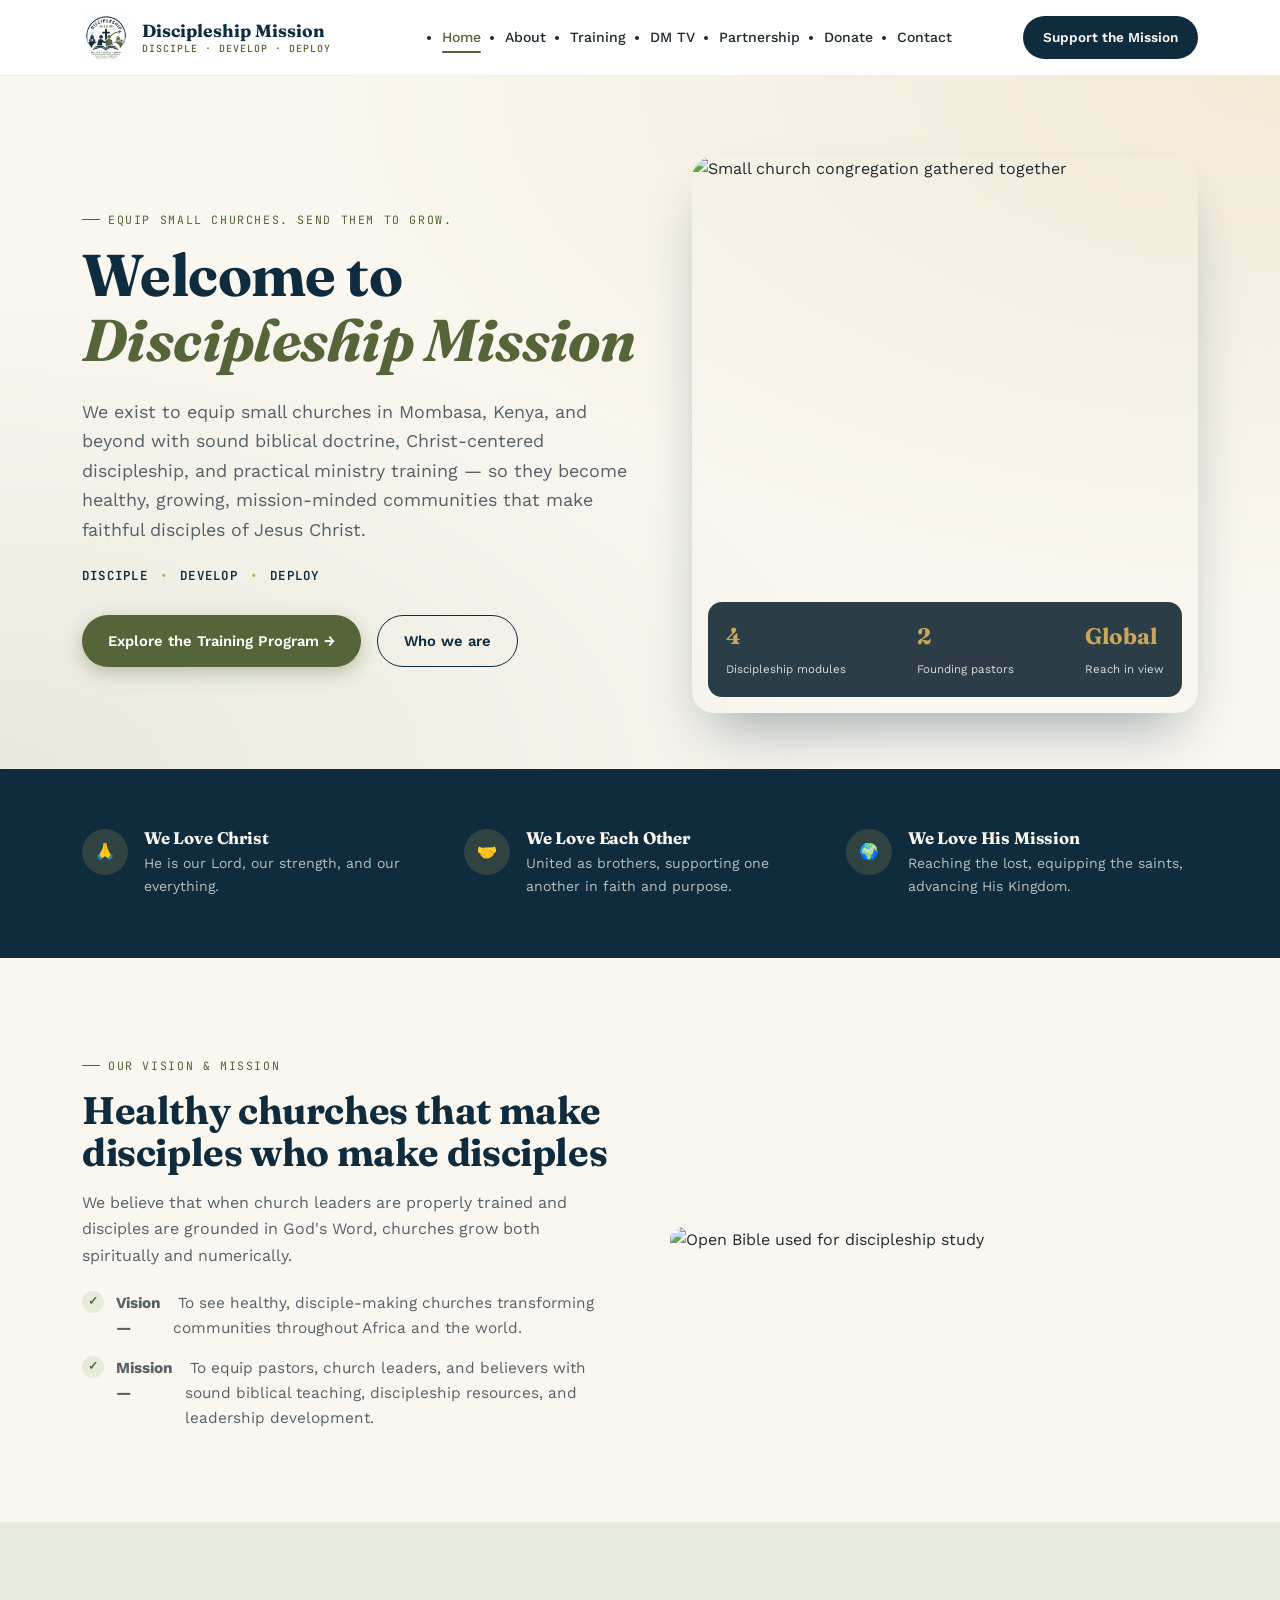
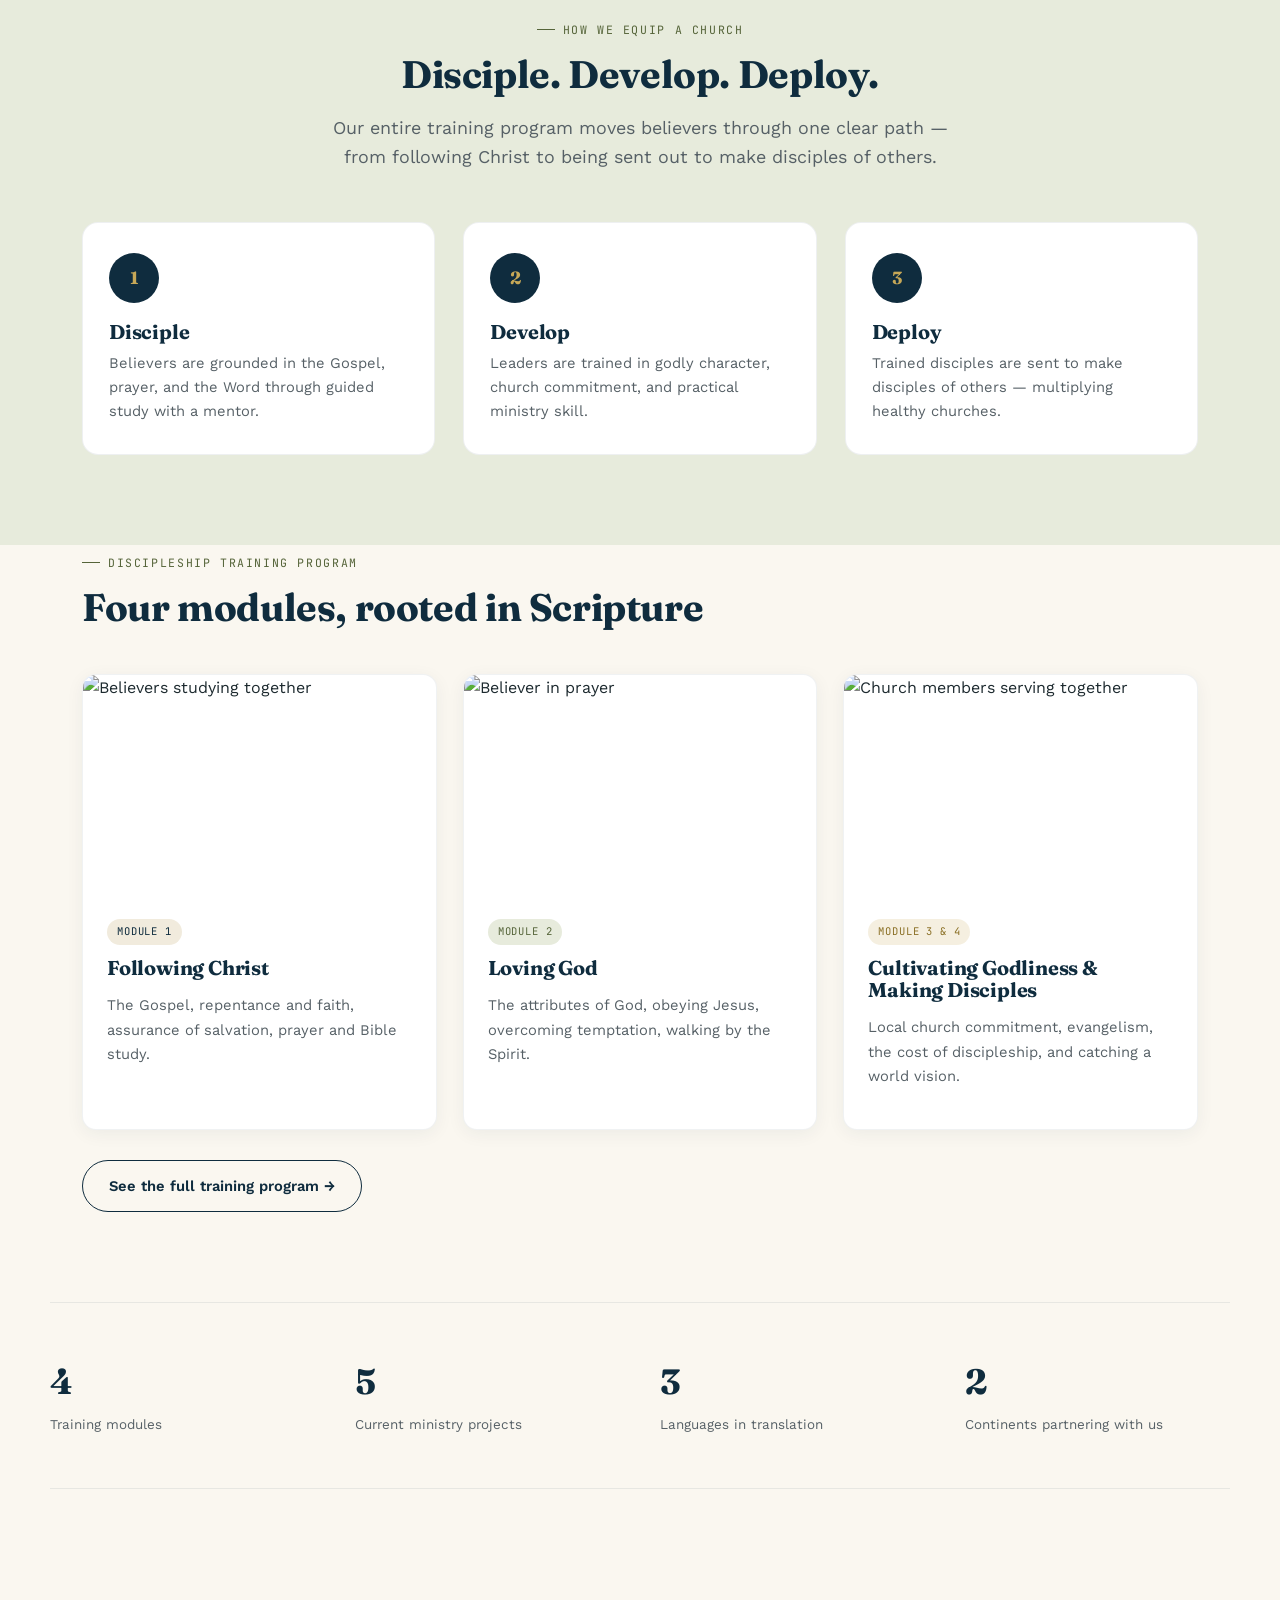
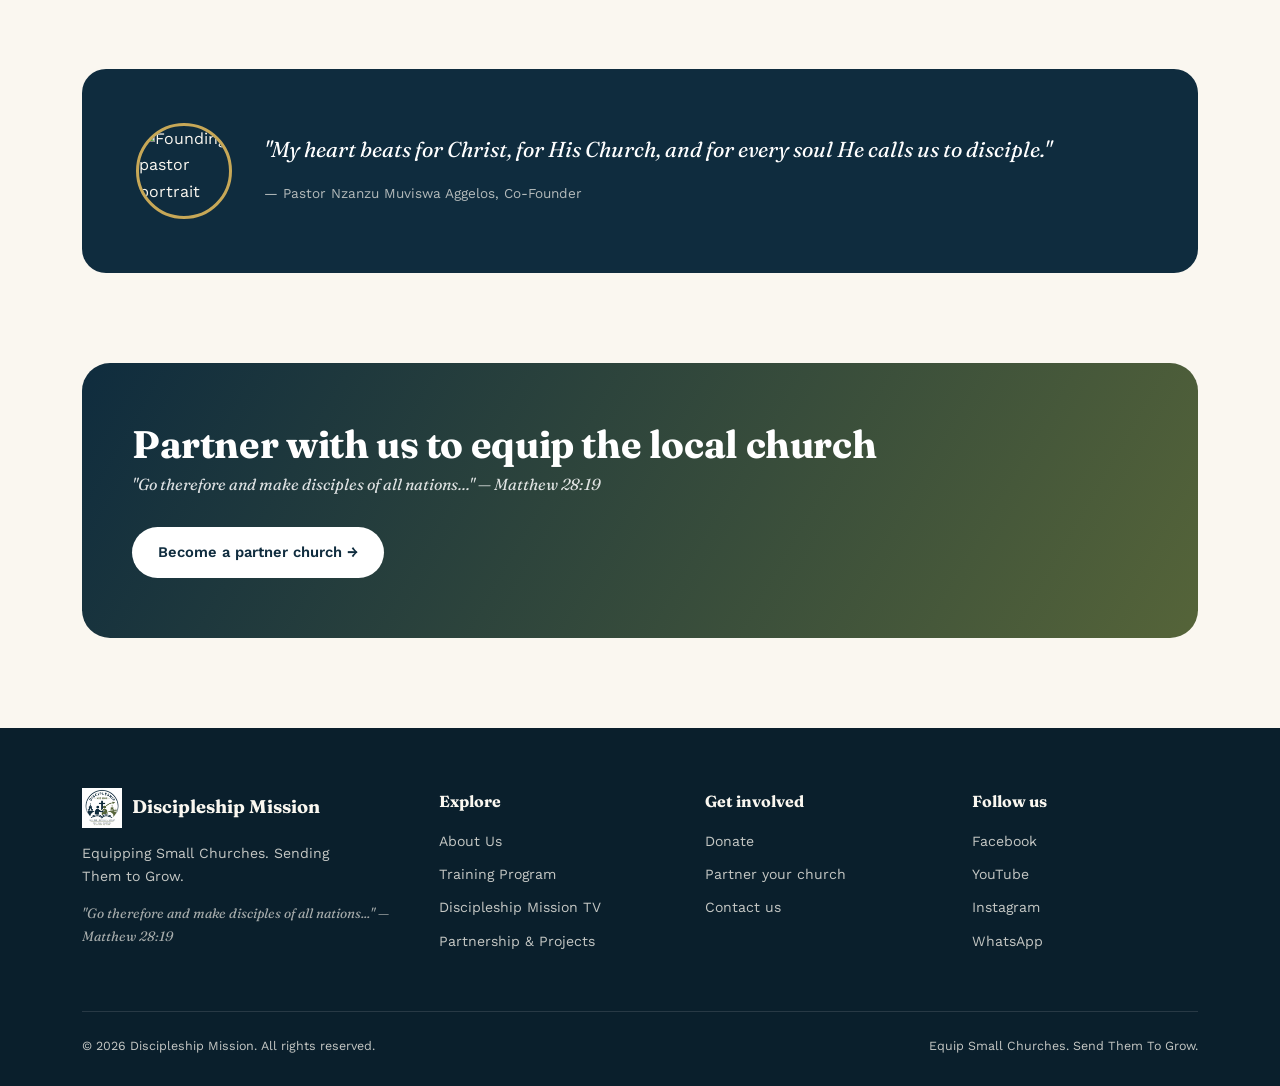
==== index.html @ 11230da8 "first commit" ====
<!DOCTYPE html>
<html lang="en">
<head>
<meta charset="UTF-8">
<meta name="viewport" content="width=device-width, initial-scale=1.0">
<title>Discipleship Mission</title>
<link rel="stylesheet" href="style.css">
</head>
<body>

<header class="site">
  <nav class="navbar">
    <a href="index.html" class="brand">
      <img src="assets/logo.jpeg" alt="Discipleship Mission logo">
      <span class="name">Discipleship Mission<small>Disciple · Develop · Deploy</small></span>
    </a>
    <ul class="navlinks" id="navlinks">
      <li><a href="index.html" class="active">Home</a></li>
      <li><a href="about.html">About</a></li>
      <li><a href="training.html">Training</a></li>
      <li><a href="tv.html">DM TV</a></li>
      <li><a href="partnership.html">Partnership</a></li>
      <li><a href="donate.html">Donate</a></li>
      <li><a href="contact.html">Contact</a></li>
    </ul>
    <a href="donate.html" class="nav-cta">Support the Mission</a>
    <button class="navtoggle" id="navtoggle" aria-label="Toggle menu">
      <svg viewBox="0 0 24 24" fill="none" stroke="#0F2C3E" stroke-width="2"><path d="M3 6h18M3 12h18M3 18h18" stroke-linecap="round"/></svg>
    </button>
  </nav>
</header>

<section class="hero">
  <div class="wrap hero-grid">
    <div>
      <span class="eyebrow">Equip small churches. Send them to grow.</span>
      <h1>Welcome to <em>Discipleship Mission</em></h1>
      <p class="lead">We exist to equip small churches in Mombasa, Kenya, and beyond with sound biblical doctrine, Christ-centered discipleship, and practical ministry training — so they become healthy, growing, mission-minded communities that make faithful disciples of Jesus Christ.</p>
      <div class="motto-row"><span>Disciple</span><span>Develop</span><span>Deploy</span></div>
      <div class="hero-actions">
        <a href="training.html" class="btn btn-primary">Explore the Training Program →</a>
        <a href="about.html" class="btn btn-outline">Who we are</a>
      </div>
    </div>
    <div class="hero-photo">
      <img src="https://images.unsplash.com/photo-1438232992991-995b7058bbb3?q=80&w=900&auto=format&fit=crop" alt="Small church congregation gathered together">
      <div class="hero-stat">
        <div><strong>4</strong><span>Discipleship modules</span></div>
        <div><strong>2</strong><span>Founding pastors</span></div>
        <div><strong>Global</strong><span>Reach in view</span></div>
      </div>
    </div>
  </div>
</section>

<section class="pillars">
  <div class="wrap pillar-grid">
    <div class="pillar">
      <div class="ico">🙏</div>
      <div><h3>We Love Christ</h3><p>He is our Lord, our strength, and our everything.</p></div>
    </div>
    <div class="pillar">
      <div class="ico">🤝</div>
      <div><h3>We Love Each Other</h3><p>United as brothers, supporting one another in faith and purpose.</p></div>
    </div>
    <div class="pillar">
      <div class="ico">🌍</div>
      <div><h3>We Love His Mission</h3><p>Reaching the lost, equipping the saints, advancing His Kingdom.</p></div>
    </div>
  </div>
</section>

<section>
  <div class="wrap two-col">
    <div>
      <span class="eyebrow">Our vision &amp; mission</span>
      <h2>Healthy churches that make disciples who make disciples</h2>
      <p style="color:var(--ink-soft);margin-bottom:22px;">We believe that when church leaders are properly trained and disciples are grounded in God's Word, churches grow both spiritually and numerically.</p>
      <ul class="check-list">
        <li><strong>Vision —</strong>&nbsp;To see healthy, disciple-making churches transforming communities throughout Africa and the world.</li>
        <li><strong>Mission —</strong>&nbsp;To equip pastors, church leaders, and believers with sound biblical teaching, discipleship resources, and leadership development.</li>
      </ul>
    </div>
    <div class="img-round">
      <img src="https://images.unsplash.com/photo-1544535830-9ee98aef76f0?q=80&w=900&auto=format&fit=crop" alt="Open Bible used for discipleship study">
    </div>
  </div>
</section>

<section class="journey">
  <div class="wrap">
    <div class="section-head center">
      <span class="eyebrow">How we equip a church</span>
      <h2>Disciple. Develop. Deploy.</h2>
      <p class="lead center">Our entire training program moves believers through one clear path — from following Christ to being sent out to make disciples of others.</p>
    </div>
    <div class="journey-steps">
      <div class="journey-step">
        <div class="journey-node">1</div>
        <h3>Disciple</h3>
        <p>Believers are grounded in the Gospel, prayer, and the Word through guided study with a mentor.</p>
      </div>
      <div class="journey-step">
        <div class="journey-node">2</div>
        <h3>Develop</h3>
        <p>Leaders are trained in godly character, church commitment, and practical ministry skill.</p>
      </div>
      <div class="journey-step">
        <div class="journey-node">3</div>
        <h3>Deploy</h3>
        <p>Trained disciples are sent to make disciples of others — multiplying healthy churches.</p>
      </div>
    </div>
  </div>
</section>

<section style="padding-top:0;">
  <div class="wrap">
    <div class="section-head">
      <span class="eyebrow">Discipleship Training Program</span>
      <h2>Four modules, rooted in Scripture</h2>
    </div>
    <div class="card-grid">
      <div class="card">
        <div class="card-photo"><img src="https://images.unsplash.com/photo-1529070538774-1843cb3265df?q=80&w=700&auto=format&fit=crop" alt="Believers studying together"></div>
        <div class="card-body">
          <span class="tag">Module 1</span>
          <h3>Following Christ</h3>
          <p style="color:var(--ink-soft);font-size:.92rem;">The Gospel, repentance and faith, assurance of salvation, prayer and Bible study.</p>
        </div>
      </div>
      <div class="card">
        <div class="card-photo"><img src="https://images.unsplash.com/photo-1542810634-71277d95dcbb?q=80&w=700&auto=format&fit=crop" alt="Believer in prayer"></div>
        <div class="card-body">
          <span class="tag olive">Module 2</span>
          <h3>Loving God</h3>
          <p style="color:var(--ink-soft);font-size:.92rem;">The attributes of God, obeying Jesus, overcoming temptation, walking by the Spirit.</p>
        </div>
      </div>
      <div class="card">
        <div class="card-photo"><img src="https://images.unsplash.com/photo-1531206715517-5c0ba140b2b8?q=80&w=700&auto=format&fit=crop" alt="Church members serving together"></div>
        <div class="card-body">
          <span class="tag gold">Module 3 &amp; 4</span>
          <h3>Cultivating Godliness &amp; Making Disciples</h3>
          <p style="color:var(--ink-soft);font-size:.92rem;">Local church commitment, evangelism, the cost of discipleship, and catching a world vision.</p>
        </div>
      </div>
    </div>
    <div style="margin-top:30px;"><a href="training.html" class="btn btn-outline">See the full training program →</a></div>
  </div>
</section>

<section style="padding-top:0;">
  <div class="wrap stats">
    <div class="stat"><strong>4</strong><span>Training modules</span></div>
    <div class="stat"><strong>5</strong><span>Current ministry projects</span></div>
    <div class="stat"><strong>3</strong><span>Languages in translation</span></div>
    <div class="stat"><strong>2</strong><span>Continents partnering with us</span></div>
  </div>
</section>

<section>
  <div class="wrap">
    <div class="quote-block">
      <div class="quote-photo"><img src="https://images.unsplash.com/photo-1607990281513-2c110a25bd8c?q=80&w=300&auto=format&fit=crop" alt="Founding pastor portrait"></div>
      <div>
        <blockquote class="verse">"My heart beats for Christ, for His Church, and for every soul He calls us to disciple."</blockquote>
        <cite>— Pastor Nzanzu Muviswa Aggelos, Co-Founder</cite>
      </div>
    </div>
  </div>
</section>

<section style="padding-top:0;">
  <div class="wrap">
    <div class="cta-band">
      <div>
        <h2>Partner with us to equip the local church</h2>
        <p class="verse" style="color:rgba(255,255,255,.85);font-size:1rem;">"Go therefore and make disciples of all nations..." — Matthew 28:19</p>
      </div>
      <a href="partnership.html" class="btn btn-light">Become a partner church →</a>
    </div>
  </div>
</section>

<footer class="site">
  <div class="wrap">
    <div class="footer-grid">
      <div>
        <div class="footer-brand"><img src="assets/logo.jpeg" alt="Discipleship Mission logo"><strong>Discipleship Mission</strong></div>
        <p style="max-width:32ch;font-size:.88rem;">Equipping Small Churches. Sending Them to Grow.</p>
        <p class="footer-verse">"Go therefore and make disciples of all nations..." — Matthew 28:19</p>
      </div>
      <div>
        <h4>Explore</h4>
        <ul><li><a href="about.html">About Us</a></li><li><a href="training.html">Training Program</a></li><li><a href="tv.html">Discipleship Mission TV</a></li><li><a href="partnership.html">Partnership &amp; Projects</a></li></ul>
      </div>
      <div>
        <h4>Get involved</h4>
        <ul><li><a href="donate.html">Donate</a></li><li><a href="partnership.html">Partner your church</a></li><li><a href="contact.html">Contact us</a></li></ul>
      </div>
      <div>
        <h4>Follow us</h4>
        <ul><li>Facebook</li><li>YouTube</li><li>Instagram</li><li>WhatsApp</li></ul>
      </div>
    </div>
    <div class="footer-bottom">
      <span>© 2026 Discipleship Mission. All rights reserved.</span>
      <span>Equip Small Churches. Send Them To Grow.</span>
    </div>
  </div>
</footer>

<script>
  document.getElementById('navtoggle').addEventListener('click', () => document.getElementById('navlinks').classList.toggle('open'));
</script>
</body>
</html>
---- style.css ----
/* ============================================================
   DISCIPLESHIP MISSION — Brand Stylesheet
   Navy + Olive, drawn from the official logo.
   Disciple . Develop . Deploy
   ============================================================ */

@import url('https://fonts.googleapis.com/css2?family=Fraunces:ital,opsz,wght@0,9..144,400;0,9..144,600;0,9..144,700;0,9..144,900;1,9..144,500;1,9..144,600&family=Work+Sans:wght@400;500;600;700&family=JetBrains+Mono:wght@500&display=swap');

:root{
  --navy:#0F2C3E;
  --navy-deep:#0A1F2C;
  --olive:#556439;
  --olive-light:#7C8E55;
  --olive-pale:#E7EBDC;
  --gold:#C7A857;
  --cream:#FAF7F0;
  --cream2:#F1EBDD;
  --ink:#1D2A2F;
  --ink-soft:#566066;
  --white:#FFFFFF;

  --display:'Fraunces', serif;
  --body:'Work Sans', sans-serif;
  --mono:'JetBrains Mono', monospace;

  --radius:14px;
  --max:1180px;
}

*{box-sizing:border-box;}
html{scroll-behavior:smooth;}
body{
  margin:0;
  background:var(--cream);
  color:var(--ink);
  font-family:var(--body);
  line-height:1.65;
  -webkit-font-smoothing:antialiased;
}
img{max-width:100%;display:block;}
a{color:inherit;text-decoration:none;}
.wrap{max-width:var(--max);margin:0 auto;padding:0 32px;}

@media (prefers-reduced-motion: reduce){
  *{animation:none !important; transition:none !important;}
}

/* ---------- Typography ---------- */
h1,h2,h3{
  font-family:var(--display);
  font-weight:700;
  line-height:1.1;
  margin:0 0 .4em;
  letter-spacing:-.01em;
  color:var(--navy);
}
h1{font-size:clamp(2.4rem,4.6vw,4rem);}
h2{font-size:clamp(1.8rem,3vw,2.5rem);}
h3{font-size:1.25rem;}
em{font-style:italic;color:var(--olive);font-family:var(--display);}
.eyebrow{
  font-family:var(--mono);
  font-size:.72rem;
  letter-spacing:.14em;
  text-transform:uppercase;
  color:var(--olive);
  display:inline-flex;
  align-items:center;
  gap:8px;
  margin-bottom:14px;
}
.eyebrow::before{content:'';width:18px;height:1px;background:var(--olive);}
p.lead{font-size:1.12rem;color:var(--ink-soft);max-width:60ch;}
.verse{
  font-family:var(--display);font-style:italic;font-size:1.1rem;color:var(--navy);
}

/* ---------- Nav ---------- */
header.site{
  position:sticky;top:0;z-index:50;
  background: #fff;
  backdrop-filter:blur(8px);
  border-bottom:1px solid rgba(15,44,62,.08);
}
.navbar{
  display:flex;align-items:center;justify-content:space-between;
  padding:12px 32px;max-width:var(--max);margin:0 auto;
  text-decoration: none;
}
.brand{display:flex;align-items:center;gap:12px;}
.brand img{width:48px;height:48px;object-fit:contain;flex:none;}
.brand .name{font-family:var(--display);font-weight:700;font-size:1.1rem;color:var(--navy);line-height:1.15;}
.brand .name small{display:block;font-family:var(--mono);font-size:.62rem;letter-spacing:.1em;color:var(--olive);font-weight:500;text-transform:uppercase;margin-top:2px;}
.navlinks{display:flex;gap:24px;font-size:.88rem;font-weight:500;align-items:center;flex-wrap:wrap;}
.navlinks a{position:relative;padding:6px 0;color:var(--ink);white-space:nowrap; text-decoration: none;}
.navlinks a.active,.navlinks a:hover{color:var(--olive);}
.navlinks a.active::after{content:'';position:absolute;left:0;right:0;bottom:-2px;height:2px;background:var(--olive);border-radius:2px;}
.nav-cta{
  background:var(--navy);color:var(--cream);
  padding:10px 20px;border-radius:30px;font-weight:600;font-size:.85rem;
  transition:background .2s;white-space:nowrap;
}
.nav-cta:hover{background:var(--olive);}
.navtoggle{display:none;}

@media (max-width:1020px){
  .navlinks{position:fixed;inset:64px 0 0 0;background:var(--cream);flex-direction:column;align-items:flex-start;padding:30px 32px;gap:20px;font-size:1.05rem;transform:translateX(100%);transition:transform .3s;overflow-y:auto;}
  .navlinks.open{transform:translateX(0);}
  .navtoggle{display:block;background:none;border:none;cursor:pointer;}
  .navtoggle svg{width:26px;height:26px;}
  .nav-cta{display:none;}
}

/* ---------- Buttons ---------- */
.btn{
  display:inline-flex;align-items:center;gap:8px;
  padding:13px 26px;border-radius:30px;font-weight:600;font-size:.92rem;
  border:none;cursor:pointer;transition:transform .18s, box-shadow .18s;
}
.btn:hover{transform:translateY(-2px);}
.btn-primary{background:var(--olive);color:#fff;box-shadow:0 6px 18px rgba(85,100,57,.32);}
.btn-primary:hover{box-shadow:0 10px 22px rgba(85,100,57,.42);}
.btn-outline{background:transparent;border:1.5px solid var(--navy);color:var(--navy);}
.btn-outline:hover{background:var(--navy);color:#fff;}
.btn-light{background:#fff;color:var(--navy);}
.btn-gold{background:var(--gold);color:var(--navy-deep);}

/* ---------- Hero ---------- */
.hero{
  position:relative;overflow:hidden;
  padding:80px 0 56px;
  background:
    radial-gradient(ellipse at top right, rgba(199,168,87,.16), transparent 55%),
    radial-gradient(ellipse at bottom left, rgba(85,100,57,.10), transparent 50%),
    var(--cream);
}
.hero-grid{display:grid;grid-template-columns:1.05fr .95fr;gap:50px;align-items:center;}
.hero-photo{
  border-radius:22px;overflow:hidden;aspect-ratio:4/4.4;position:relative;
  box-shadow:0 30px 60px -20px rgba(15,44,62,.4);
}
.hero-photo img{width:100%;height:100%;object-fit:cover;}
.hero-stat{
  position:absolute;bottom:16px;left:16px;right:16px;
  background:rgba(10,31,44,.86);backdrop-filter:blur(6px);
  color:var(--cream);padding:16px 18px;border-radius:14px;
  display:flex;justify-content:space-between;gap:10px;
}
.hero-stat strong{display:block;font-family:var(--display);font-size:1.4rem;color:var(--gold);}
.hero-stat span{font-size:.72rem;opacity:.85;}
.hero-actions{display:flex;gap:16px;margin-top:28px;flex-wrap:wrap;}
.motto-row{display:flex;gap:0;align-items:center;margin:22px 0;font-family:var(--mono);font-size:.78rem;letter-spacing:.1em;text-transform:uppercase;color:var(--navy);font-weight:600;}
.motto-row span:not(:last-child)::after{content:'•';margin:0 12px;color:var(--gold);}

@media (max-width:900px){
  .hero-grid{grid-template-columns:1fr;}
  .hero-photo{order:-1;aspect-ratio:16/10;}
}

/* ---------- Pillars band (Christ / Each Other / Mission) ---------- */
.pillars{padding:60px 0;background:var(--navy);color:var(--cream);}
.pillar-grid{display:grid;grid-template-columns:repeat(3,1fr);gap:30px;}
.pillar{display:flex;gap:16px;align-items:flex-start;}
.pillar .ico{width:46px;height:46px;border-radius:50%;background:rgba(199,168,87,.18);display:flex;align-items:center;justify-content:center;flex:none;}
.pillar h3{color:var(--cream);font-size:1.05rem;margin-bottom:4px;}
.pillar p{margin:0;font-size:.88rem;color:rgba(250,247,240,.72);}
@media (max-width:760px){.pillar-grid{grid-template-columns:1fr;}}

/* ---------- Process / Motto path ---------- */
.journey{padding:90px 0;background:var(--olive-pale);position:relative;overflow:hidden;}
.journey h2{color:var(--navy);}
.journey-steps{display:grid;grid-template-columns:repeat(3,1fr);gap:28px;margin-top:50px;}
.journey-step{background:#fff;border-radius:16px;padding:30px 26px;border:1px solid rgba(15,44,62,.07);}
.journey-node{
  width:50px;height:50px;border-radius:50%;
  background:var(--navy);color:var(--gold);
  display:flex;align-items:center;justify-content:center;
  font-family:var(--display);font-weight:700;font-size:1.1rem;
  margin-bottom:18px;
}
.journey-step h3{margin-bottom:8px;}
.journey-step p{color:var(--ink-soft);font-size:.92rem;margin:0;}
@media (max-width:760px){.journey-steps{grid-template-columns:1fr;}}

/* ---------- Generic sections ---------- */
section{padding:90px 0;}
.section-head{max-width:680px;margin-bottom:46px;}
.center{text-align:center;margin-left:auto;margin-right:auto;}

.card-grid{display:grid;grid-template-columns:repeat(3,1fr);gap:26px;}
@media (max-width:900px){.card-grid{grid-template-columns:1fr 1fr;}}
@media (max-width:620px){.card-grid{grid-template-columns:1fr;}}

.card{
  background:#fff;border-radius:var(--radius);overflow:hidden;
  box-shadow:0 4px 18px rgba(15,44,62,.06);
  border:1px solid rgba(15,44,62,.06);
  transition:transform .2s, box-shadow .2s;
}
.card:hover{transform:translateY(-4px);box-shadow:0 16px 30px rgba(15,44,62,.1);}
.card-photo{aspect-ratio:16/10;overflow:hidden;}
.card-photo img{width:100%;height:100%;object-fit:cover;}
.card-body{padding:22px 24px 26px;}
.tag{
  display:inline-block;font-family:var(--mono);font-size:.66rem;letter-spacing:.08em;
  text-transform:uppercase;background:var(--cream2);color:var(--navy);
  padding:4px 10px;border-radius:20px;margin-bottom:12px;
}
.tag.olive{background:var(--olive-pale);color:var(--olive);}
.tag.gold{background:rgba(199,168,87,.18);color:#8a6f24;}

/* module / list cards */
.module-card{background:#fff;border-radius:16px;padding:30px;border:1px solid rgba(15,44,62,.07);height:100%;}
.module-card .module-num{font-family:var(--mono);font-size:.72rem;color:var(--gold);letter-spacing:.1em;text-transform:uppercase;margin-bottom:8px;display:block;}
.module-card ul{margin:14px 0 0;padding-left:18px;color:var(--ink-soft);font-size:.92rem;}
.module-card ul li{margin-bottom:6px;}

/* ---------- Stats strip ---------- */
.stats{display:flex;flex-wrap:wrap;gap:40px;padding:50px 0;border-top:1px solid rgba(15,44,62,.08);border-bottom:1px solid rgba(15,44,62,.08);}
.stat{flex:1;min-width:140px;}
.stat strong{display:block;font-family:var(--display);font-size:2.2rem;color:var(--navy);}
.stat span{font-size:.84rem;color:var(--ink-soft);}

/* ---------- Quote / testimonial ---------- */
.quote-block{
  background:var(--navy);color:var(--cream);border-radius:24px;padding:54px;
  display:grid;grid-template-columns:auto 1fr;gap:32px;align-items:center;
}
.quote-photo{width:96px;height:96px;border-radius:50%;overflow:hidden;flex:none;border:3px solid var(--gold);}
.quote-photo img{width:100%;height:100%;object-fit:cover;}
.quote-block blockquote{font-family:var(--display);font-size:1.35rem;font-style:italic;margin:0 0 14px;color:#fff;line-height:1.4;}
.quote-block cite{font-style:normal;font-size:.85rem;color:rgba(250,247,240,.7);}
@media (max-width:640px){.quote-block{grid-template-columns:1fr;text-align:center;padding:36px 26px;}.quote-photo{margin:0 auto;}}

/* ---------- CTA band ---------- */
.cta-band{
  background:linear-gradient(120deg,var(--navy),var(--olive));
  border-radius:28px;padding:60px 50px;color:#fff;
  display:flex;justify-content:space-between;align-items:center;gap:30px;flex-wrap:wrap;
}
.cta-band h2{color:#fff;margin-bottom:6px;}
.cta-band p{color:rgba(255,255,255,.88);margin:0;}

/* ---------- Footer ---------- */
footer.site{background:var(--navy-deep);color:rgba(250,247,240,.78);padding:60px 0 30px;margin-top:0;}
.footer-grid{display:grid;grid-template-columns:1.4fr 1fr 1fr 1fr;gap:40px;}
.footer-grid h4{color:var(--cream);font-family:var(--display);font-size:1rem;margin:0 0 16px;}
.footer-grid ul{list-style:none;padding:0;margin:0;display:flex;flex-direction:column;gap:10px;font-size:.88rem;}
.footer-grid a:hover{color:var(--gold);}
.footer-brand{display:flex;align-items:center;gap:10px;margin-bottom:14px;}
.footer-brand img{width:40px;height:40px;object-fit:contain;}
.footer-brand strong{font-family:var(--display);font-weight:700;font-size:1.15rem;color:var(--cream);}
.footer-verse{font-family:var(--display);font-style:italic;color:rgba(250,247,240,.65);font-size:.85rem;margin-top:14px;}
.footer-bottom{
  margin-top:50px;padding-top:24px;border-top:1px solid rgba(250,247,240,.12);
  display:flex;justify-content:space-between;font-size:.78rem;flex-wrap:wrap;gap:10px;
}
@media (max-width:800px){.footer-grid{grid-template-columns:1fr 1fr;}}

/* ---------- Forms ---------- */
.field{margin-bottom:20px;}
.field label{display:block;font-size:.85rem;font-weight:600;margin-bottom:7px;color:var(--navy);}
.field input,.field textarea,.field select{
  width:100%;padding:13px 16px;border-radius:10px;border:1.5px solid rgba(15,44,62,.15);
  font-family:var(--body);font-size:.95rem;background:#fff;color:var(--ink);
}
.field input:focus,.field textarea:focus,.field select:focus{outline:2px solid var(--olive);outline-offset:1px;border-color:var(--olive);}
.field textarea{resize:vertical;min-height:120px;}

/* ---------- Misc ---------- */
.two-col{display:grid;grid-template-columns:1fr 1fr;gap:60px;align-items:center;}
@media (max-width:880px){.two-col{grid-template-columns:1fr;gap:36px;}}
.img-round{border-radius:20px;overflow:hidden;}
.value-list{list-style:none;padding:0;margin:0;display:grid;gap:20px;}
.value-list li{display:flex;gap:16px;align-items:flex-start;}
.value-list .num{font-family:var(--mono);color:var(--olive);font-size:.85rem;padding-top:4px;}
.check-list{list-style:none;padding:0;margin:0;display:grid;gap:14px;}
.check-list li{display:flex;gap:12px;align-items:flex-start;font-size:.96rem;color:var(--ink-soft);}
.check-list li::before{content:'✓';color:var(--olive);font-weight:700;flex:none;background:var(--olive-pale);width:22px;height:22px;border-radius:50%;display:flex;align-items:center;justify-content:center;font-size:.75rem;}

.founder-card{background:#fff;border-radius:18px;overflow:hidden;border:1px solid rgba(15,44,62,.07);}
.founder-photo{aspect-ratio:1/1;overflow:hidden;}
.founder-photo img{width:100%;height:100%;object-fit:cover;}
.founder-body{padding:26px;}
.founder-body .role{font-family:var(--display);font-style:italic;color:var(--olive);font-size:.9rem;}
.founder-body h3{margin-bottom:10px;font-size:1.3rem;}
.founder-meta{font-size:.85rem;color:var(--ink-soft);display:grid;gap:6px;margin-bottom:14px;}
.founder-quote{font-family:var(--display);font-style:italic;color:var(--navy);font-size:.95rem;border-left:3px solid var(--gold);padding-left:14px;}

.donate-grid{display:grid;grid-template-columns:repeat(3,1fr);gap:24px;}
@media (max-width:820px){.donate-grid{grid-template-columns:1fr 1fr;}}
@media (max-width:560px){.donate-grid{grid-template-columns:1fr;}}
.donate-card{background:#fff;border-radius:16px;padding:28px;text-align:center;border:2px solid transparent;transition:border-color .2s;}
.donate-card:hover{border-color:var(--olive);}
.donate-card .ico{width:54px;height:54px;border-radius:50%;background:var(--olive-pale);display:flex;align-items:center;justify-content:center;margin:0 auto 16px;font-size:1.4rem;}

.platform-card{background:#fff;border-radius:16px;padding:26px;border:1px solid rgba(15,44,62,.07);}
.platform-card .ico{width:42px;height:42px;border-radius:10px;background:var(--olive-pale);display:flex;align-items:center;justify-content:center;margin-bottom:14px;font-size:1.2rem;}
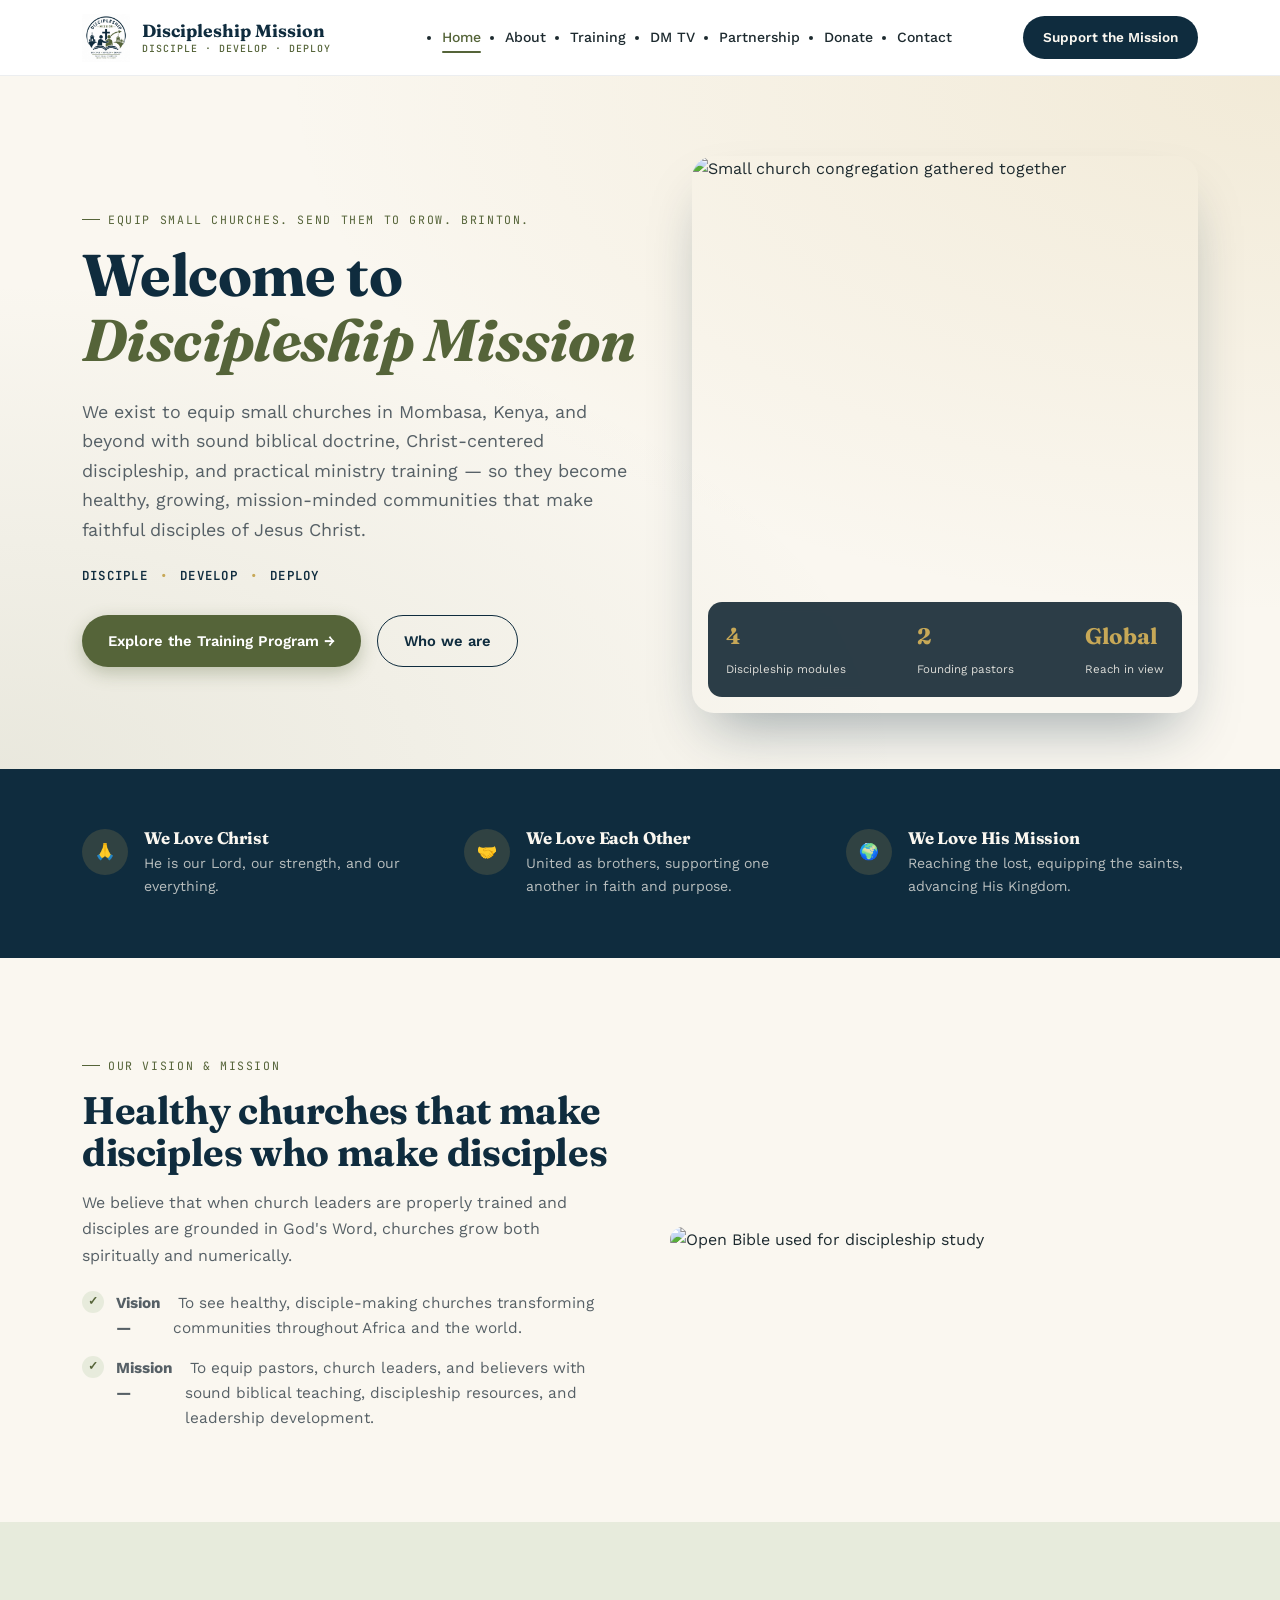
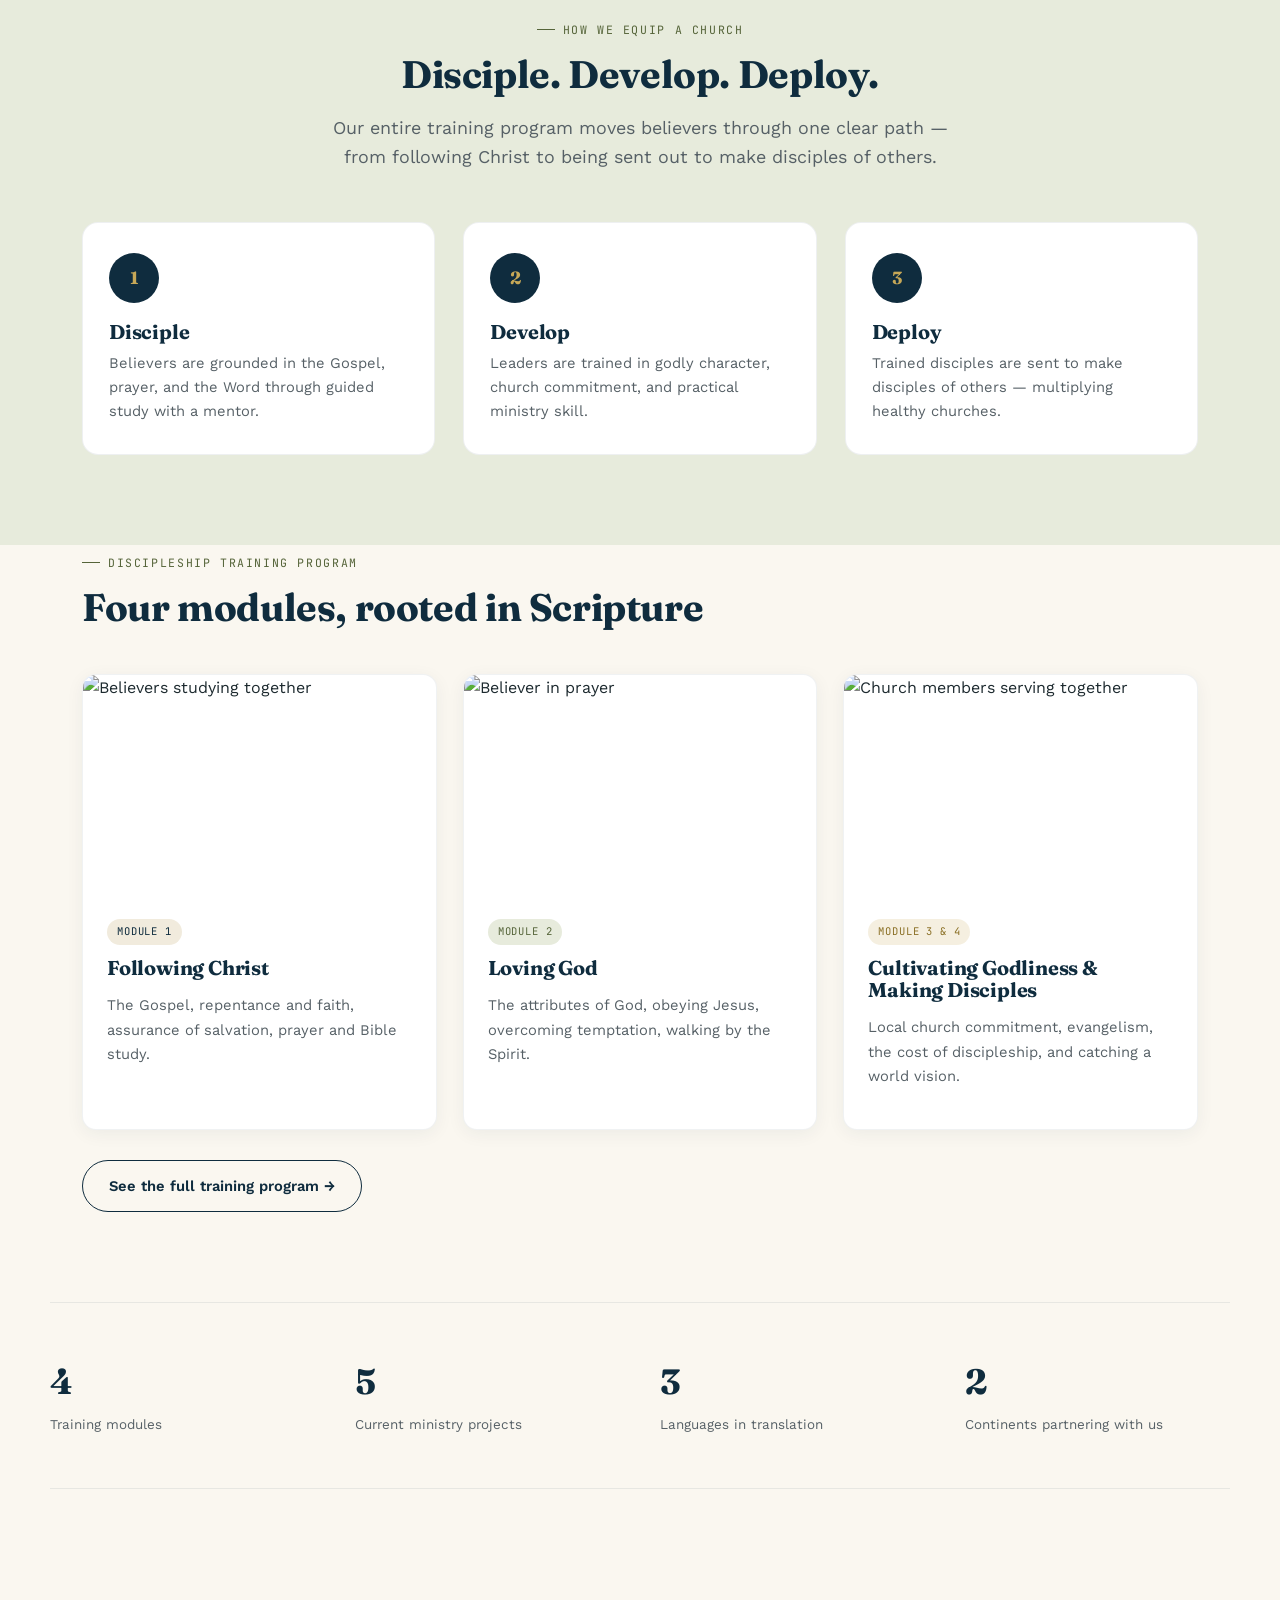
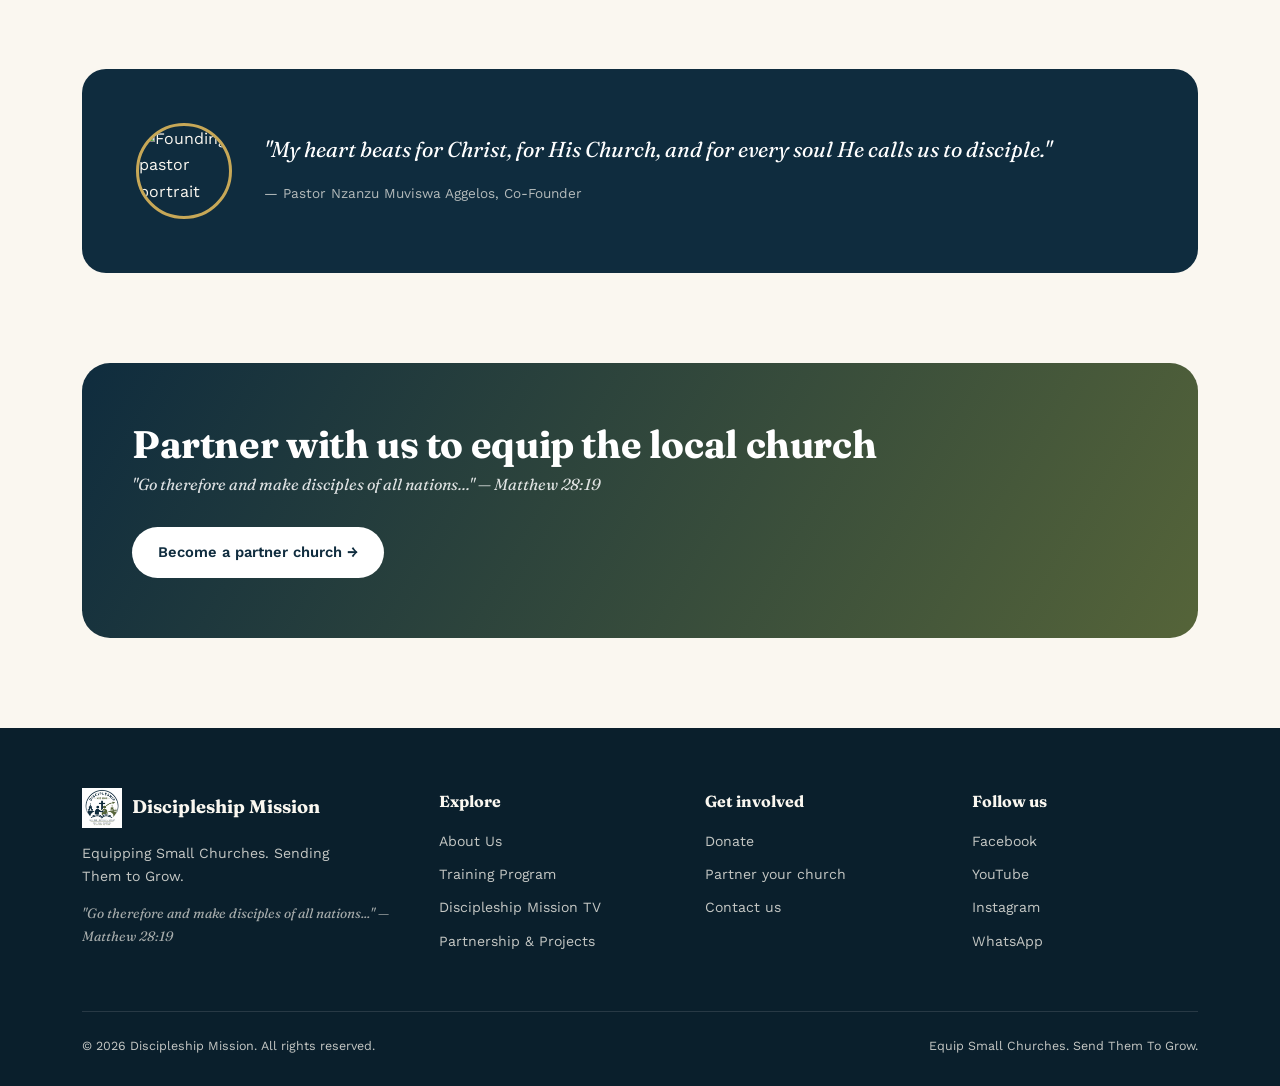
==== commit 7f6a1d94: "second commit" ====
--- a/index.html
+++ b/index.html
@@ -33,7 +33,7 @@
 <section class="hero">
   <div class="wrap hero-grid">
     <div>
-      <span class="eyebrow">Equip small churches. Send them to grow.</span>
+      <span class="eyebrow">Equip small churches. Send them to grow. Brinton.</span>
       <h1>Welcome to <em>Discipleship Mission</em></h1>
       <p class="lead">We exist to equip small churches in Mombasa, Kenya, and beyond with sound biblical doctrine, Christ-centered discipleship, and practical ministry training — so they become healthy, growing, mission-minded communities that make faithful disciples of Jesus Christ.</p>
       <div class="motto-row"><span>Disciple</span><span>Develop</span><span>Deploy</span></div>
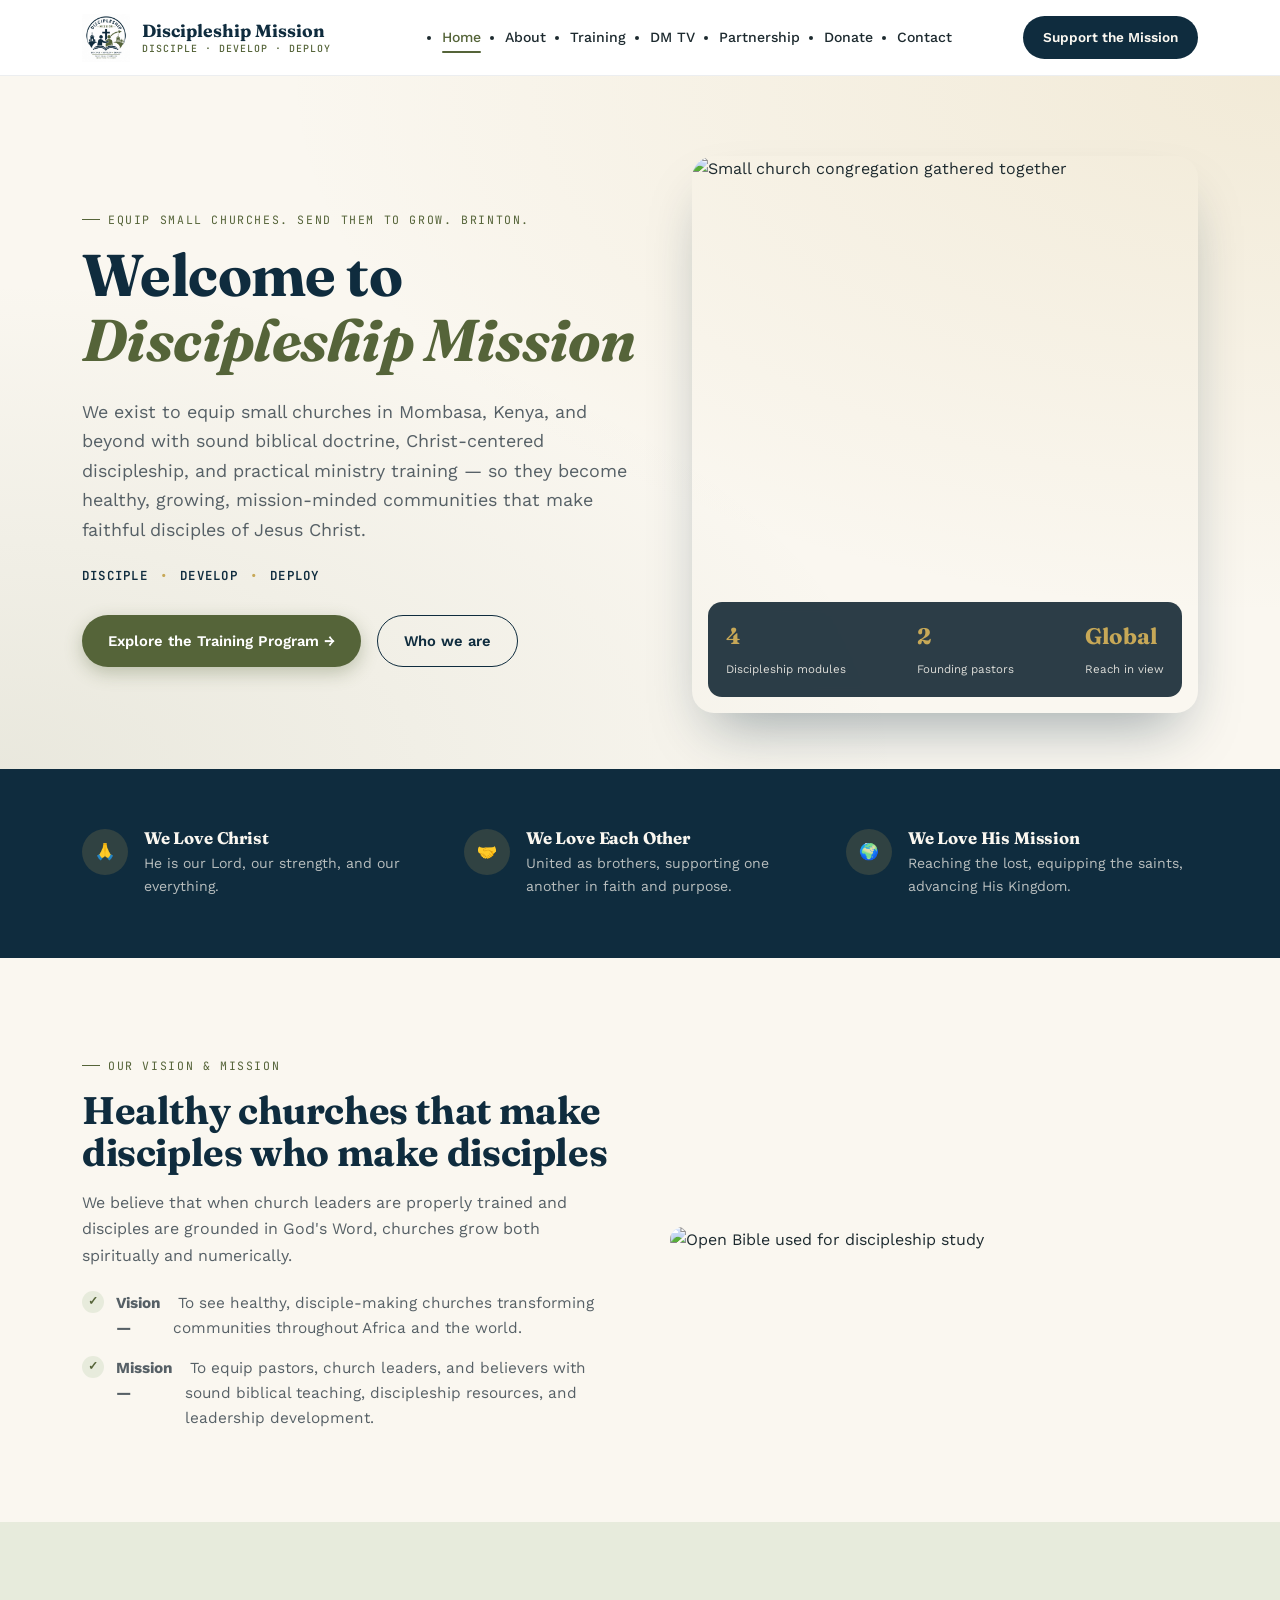
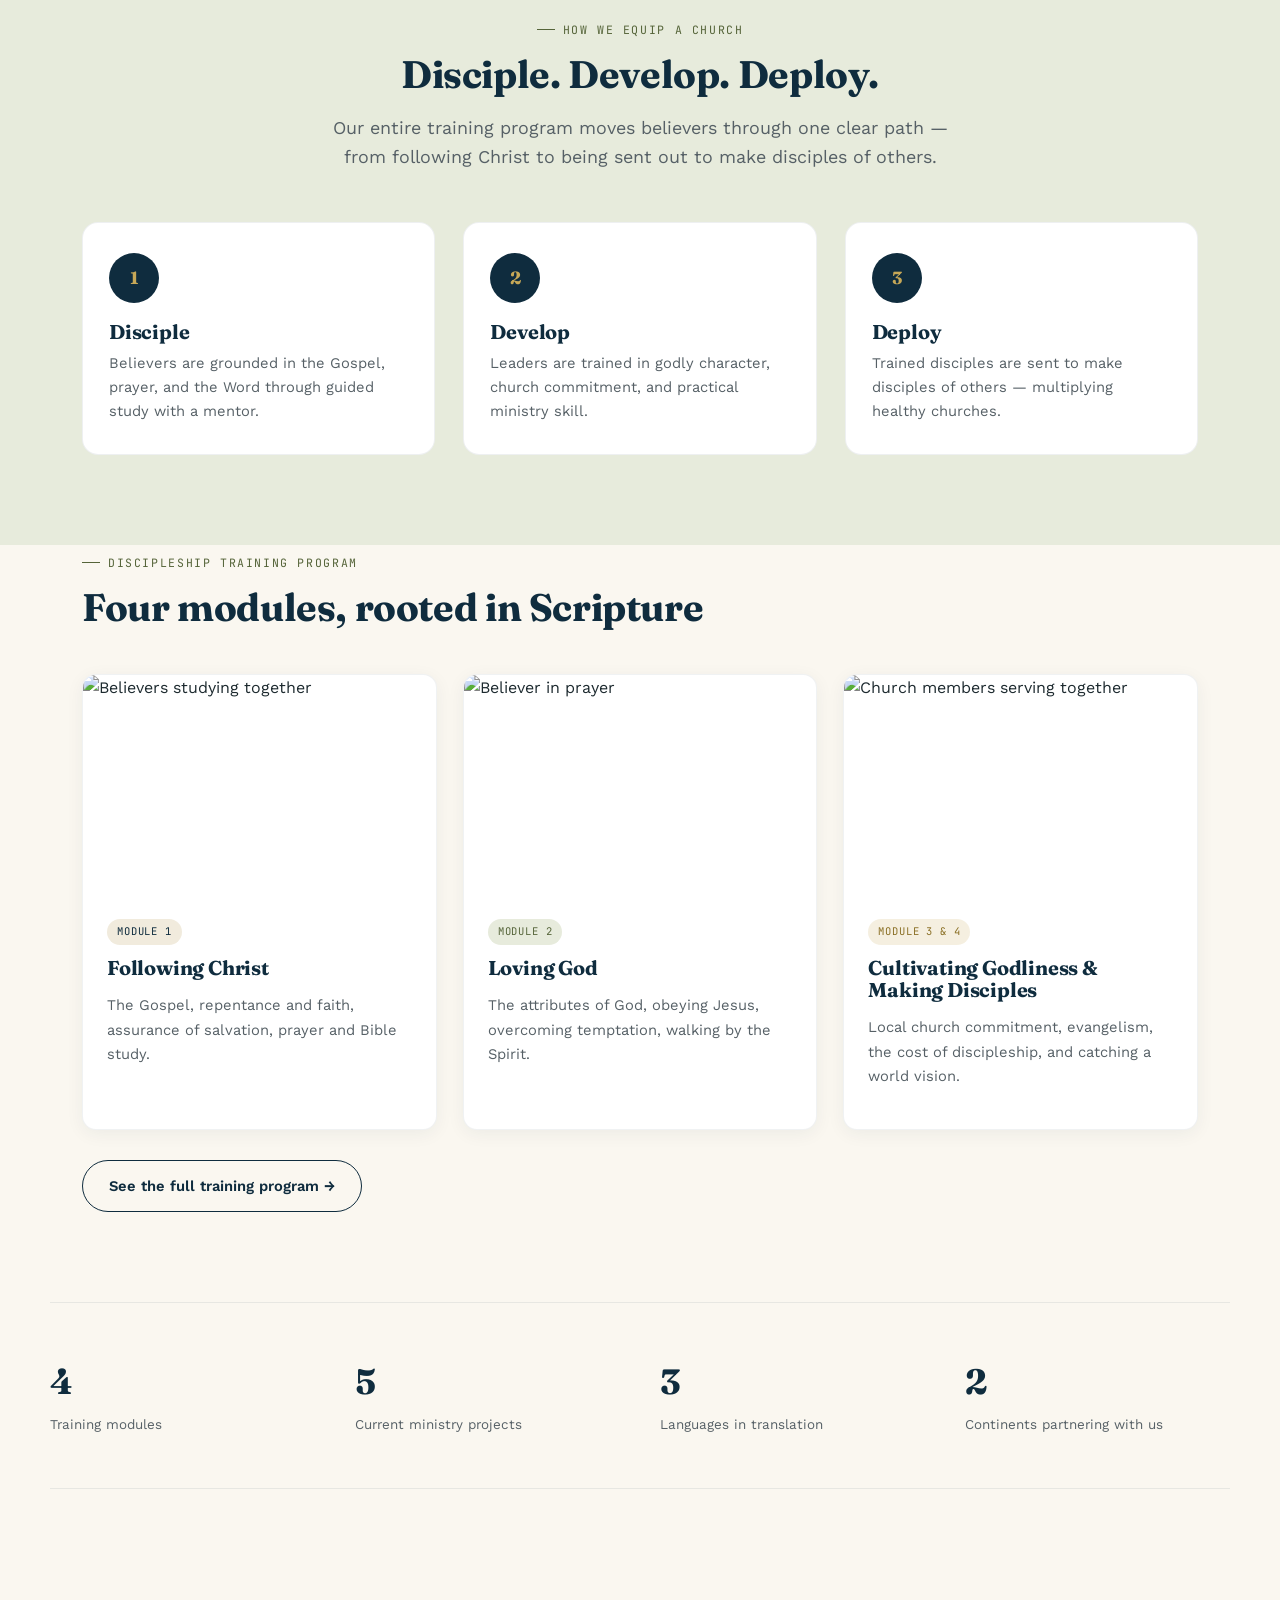
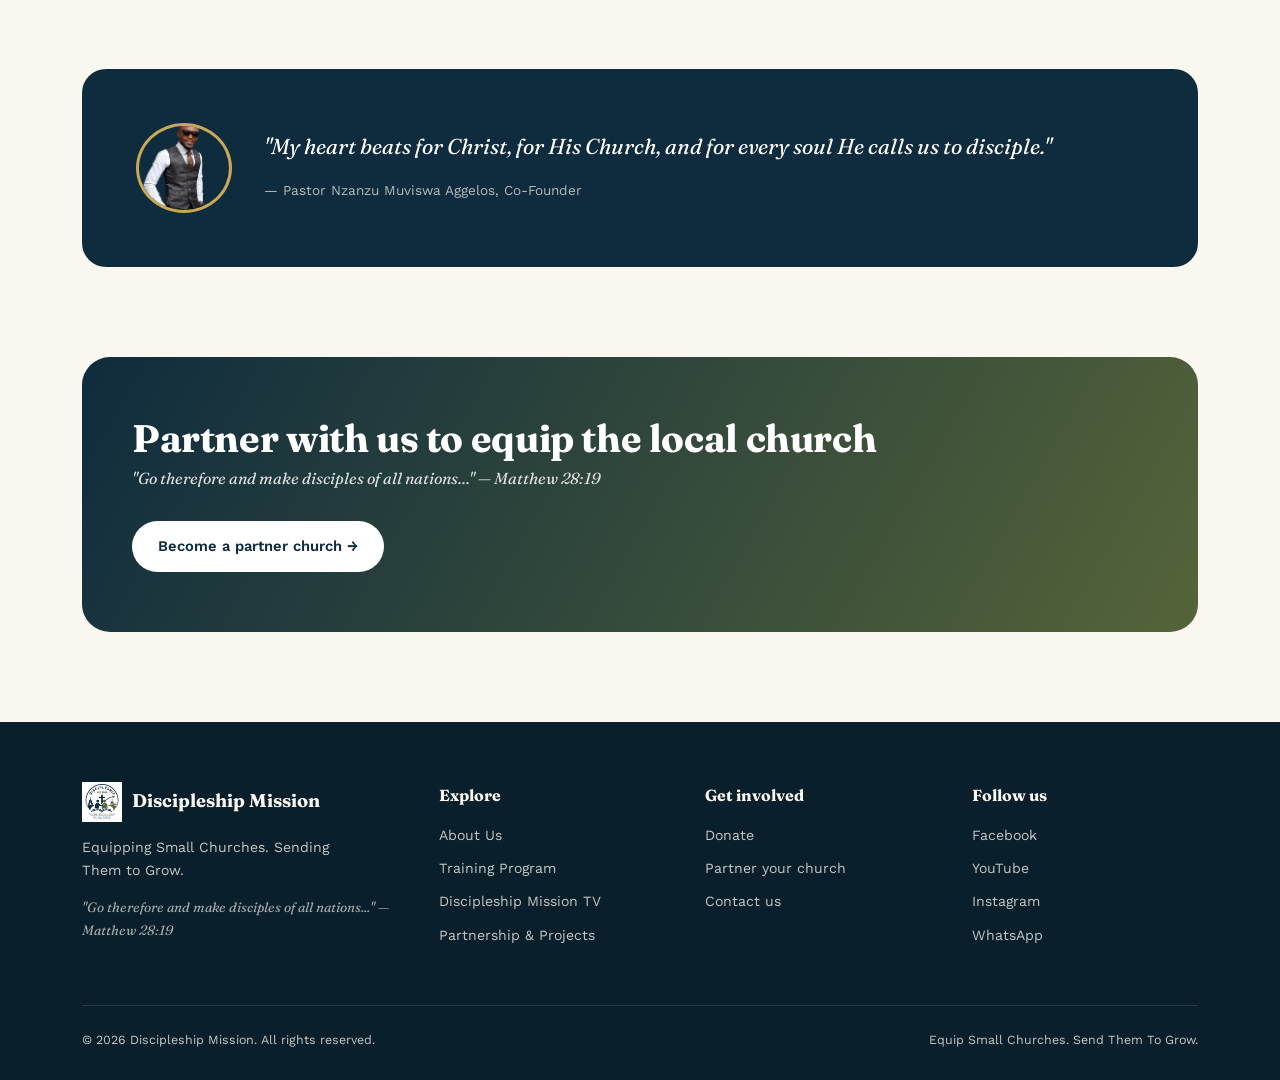
==== commit 46c40bc6: "imge" ====
--- a/index.html
+++ b/index.html
@@ -162,7 +162,7 @@
 <section>
   <div class="wrap">
     <div class="quote-block">
-      <div class="quote-photo"><img src="https://images.unsplash.com/photo-1607990281513-2c110a25bd8c?q=80&w=300&auto=format&fit=crop" alt="Founding pastor portrait"></div>
+      <div class="quote-photo"><img src="assets/22.PNG" alt="Founding pastor portrait"></div>
       <div>
         <blockquote class="verse">"My heart beats for Christ, for His Church, and for every soul He calls us to disciple."</blockquote>
         <cite>— Pastor Nzanzu Muviswa Aggelos, Co-Founder</cite>
--- a/style.css
+++ b/style.css
@@ -226,7 +226,7 @@
   background:var(--navy);color:var(--cream);border-radius:24px;padding:54px;
   display:grid;grid-template-columns:auto 1fr;gap:32px;align-items:center;
 }
-.quote-photo{width:96px;height:96px;border-radius:50%;overflow:hidden;flex:none;border:3px solid var(--gold);}
+.quote-photo{width:96px;height:90px;border-radius:50%;overflow:hidden;flex:none;border:3px solid var(--gold);}
 .quote-photo img{width:100%;height:100%;object-fit:cover;}
 .quote-block blockquote{font-family:var(--display);font-size:1.35rem;font-style:italic;margin:0 0 14px;color:#fff;line-height:1.4;}
 .quote-block cite{font-style:normal;font-size:.85rem;color:rgba(250,247,240,.7);}
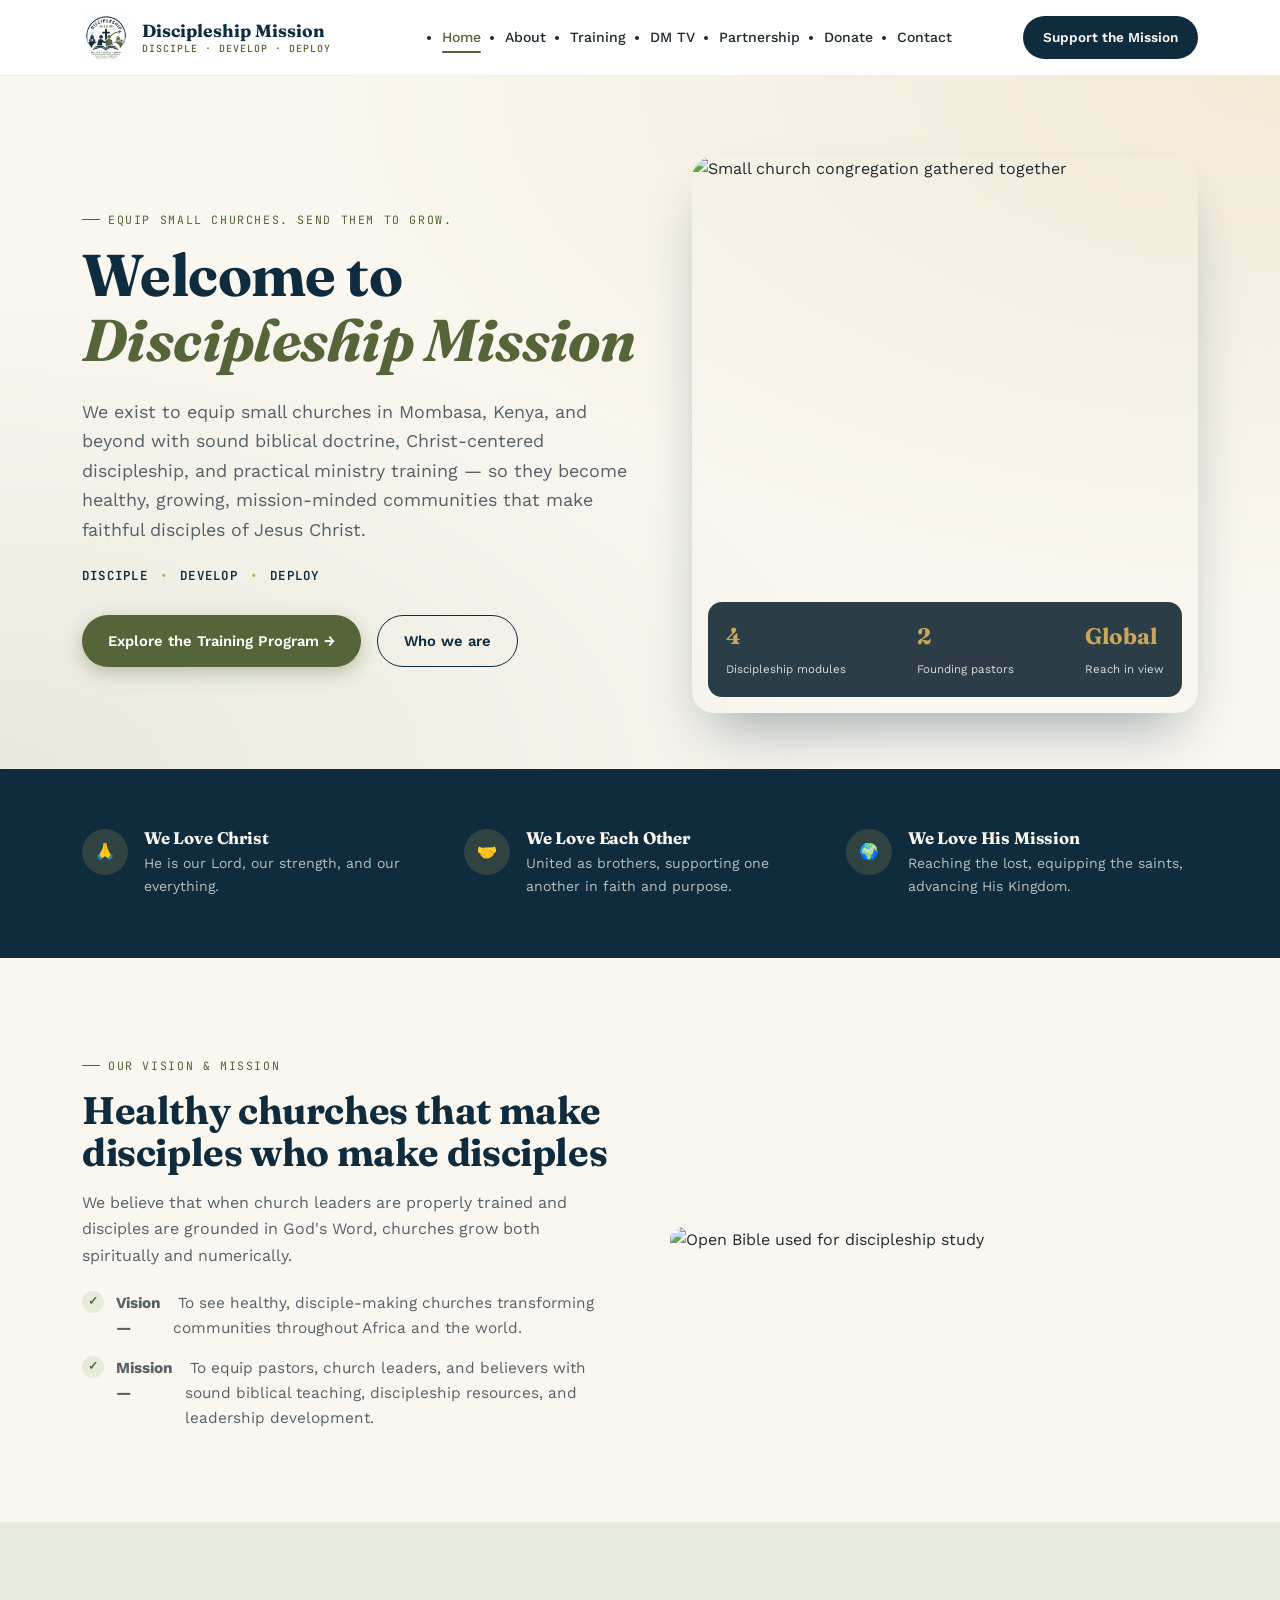
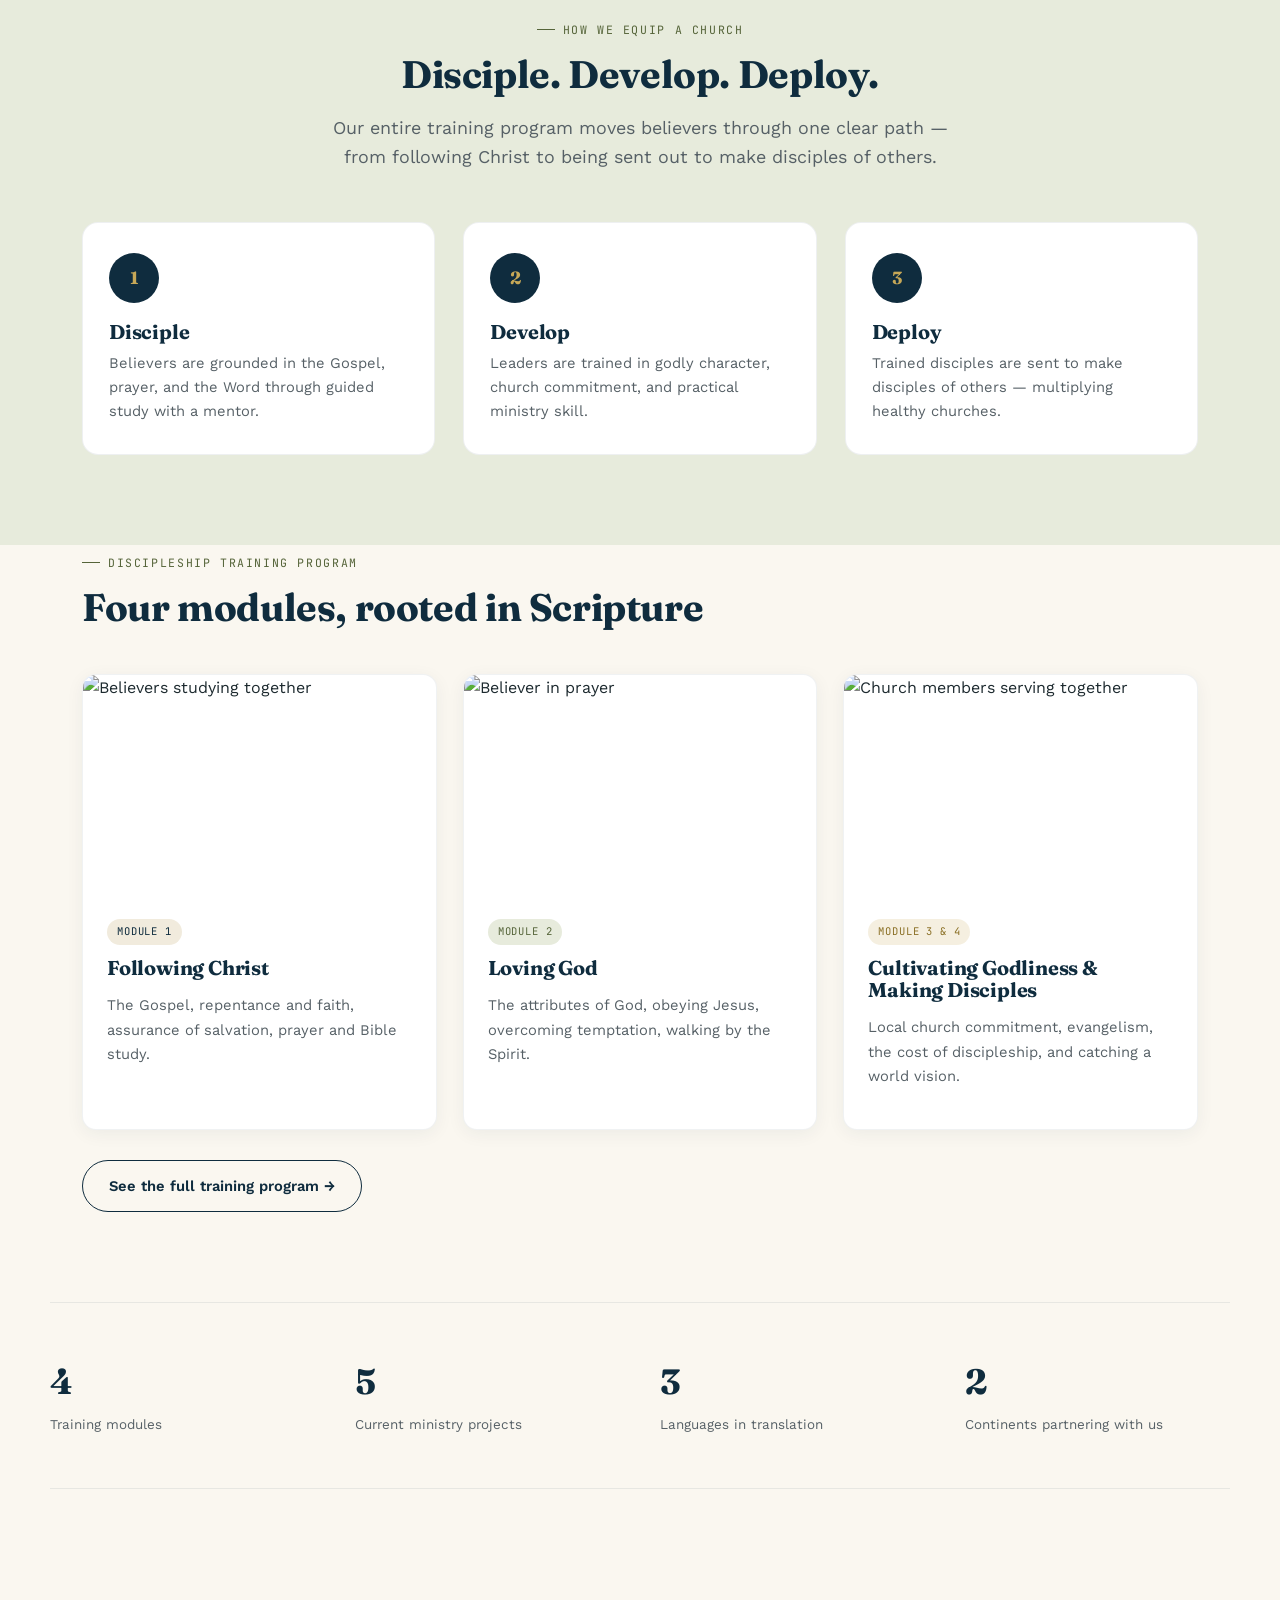
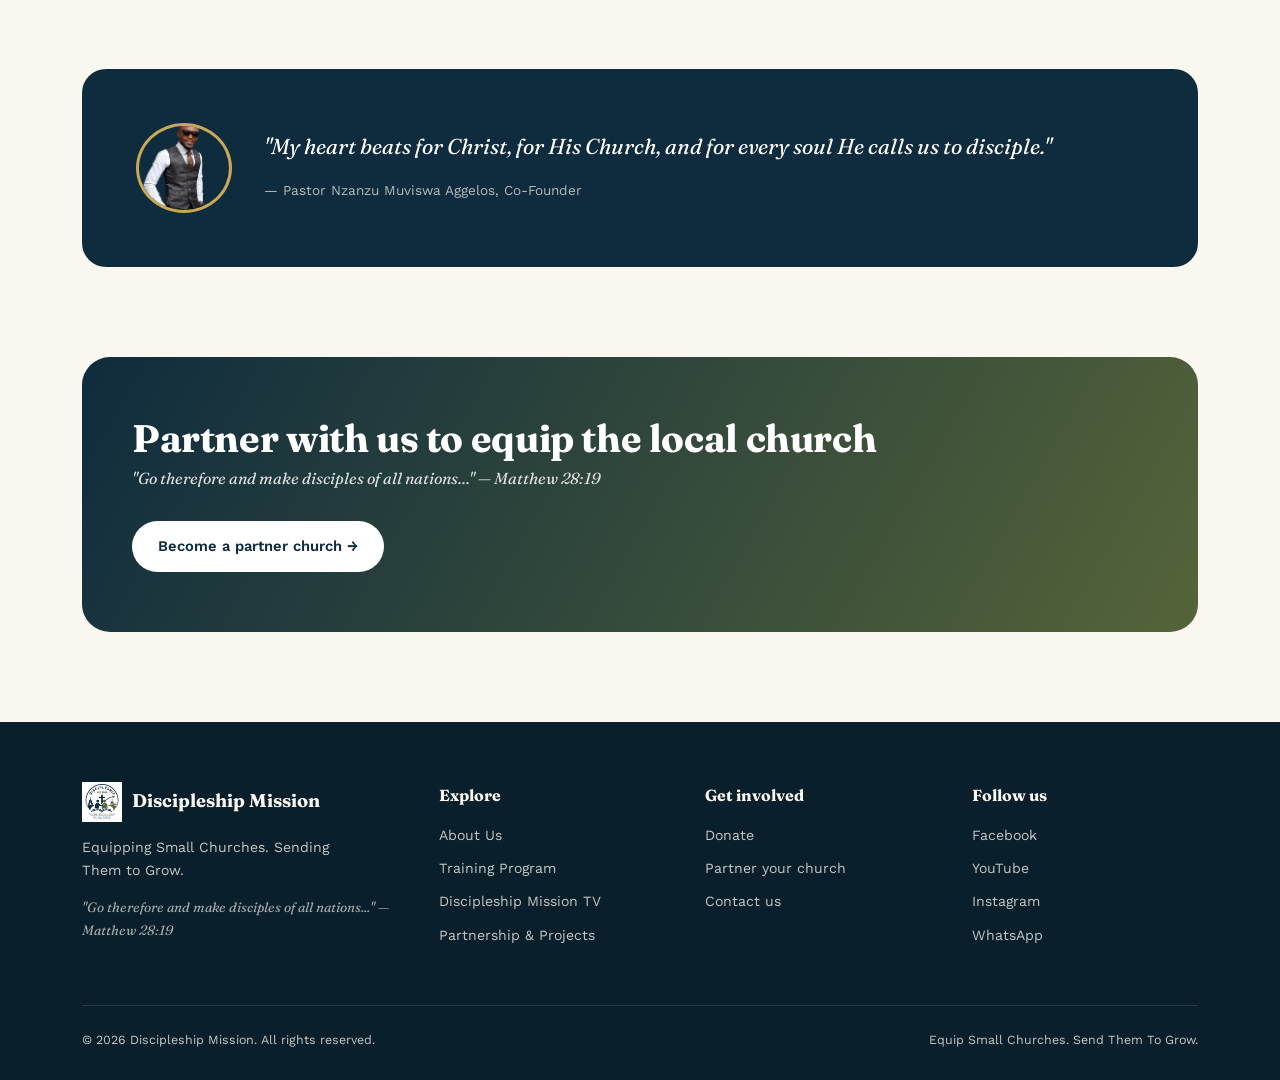
==== commit 7d983571: "third commit" ====
--- a/index.html
+++ b/index.html
@@ -33,7 +33,7 @@
 <section class="hero">
   <div class="wrap hero-grid">
     <div>
-      <span class="eyebrow">Equip small churches. Send them to grow. Brinton.</span>
+      <span class="eyebrow">Equip small churches. Send them to grow. </span>
       <h1>Welcome to <em>Discipleship Mission</em></h1>
       <p class="lead">We exist to equip small churches in Mombasa, Kenya, and beyond with sound biblical doctrine, Christ-centered discipleship, and practical ministry training — so they become healthy, growing, mission-minded communities that make faithful disciples of Jesus Christ.</p>
       <div class="motto-row"><span>Disciple</span><span>Develop</span><span>Deploy</span></div>
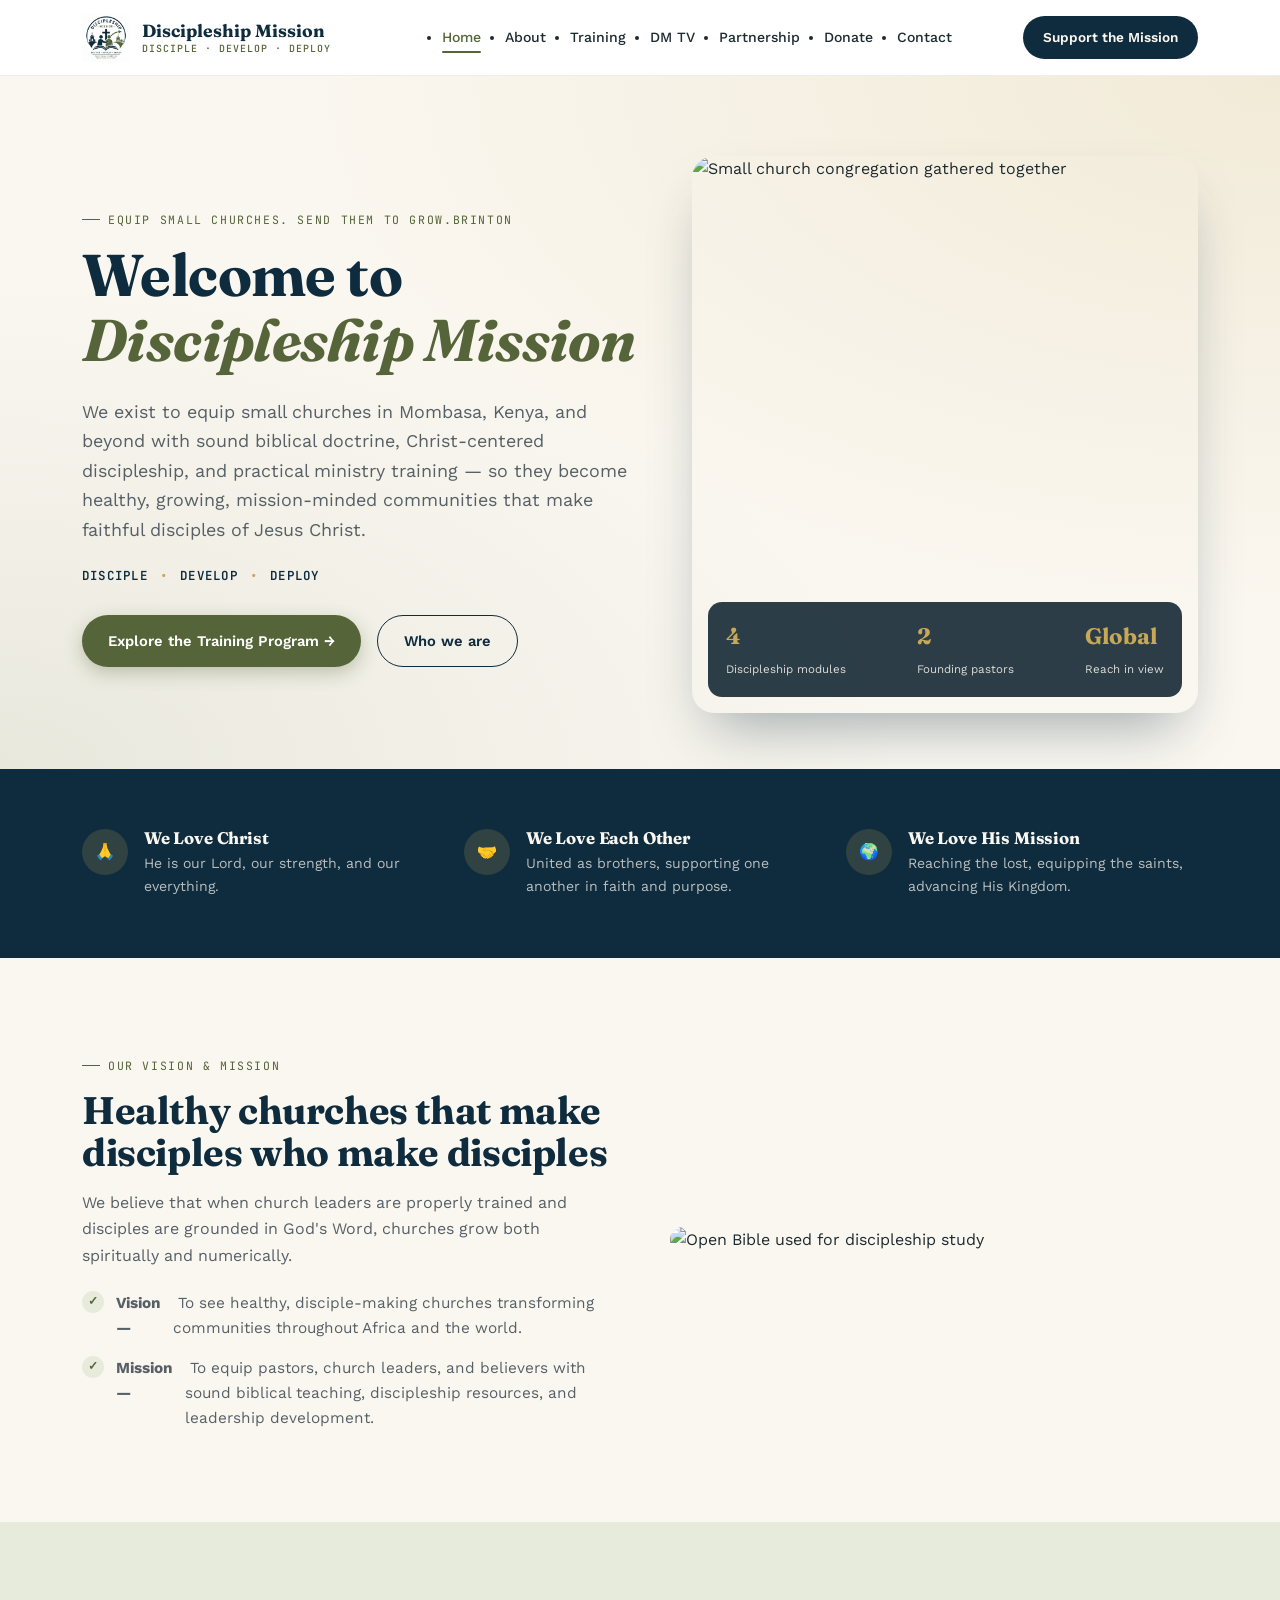
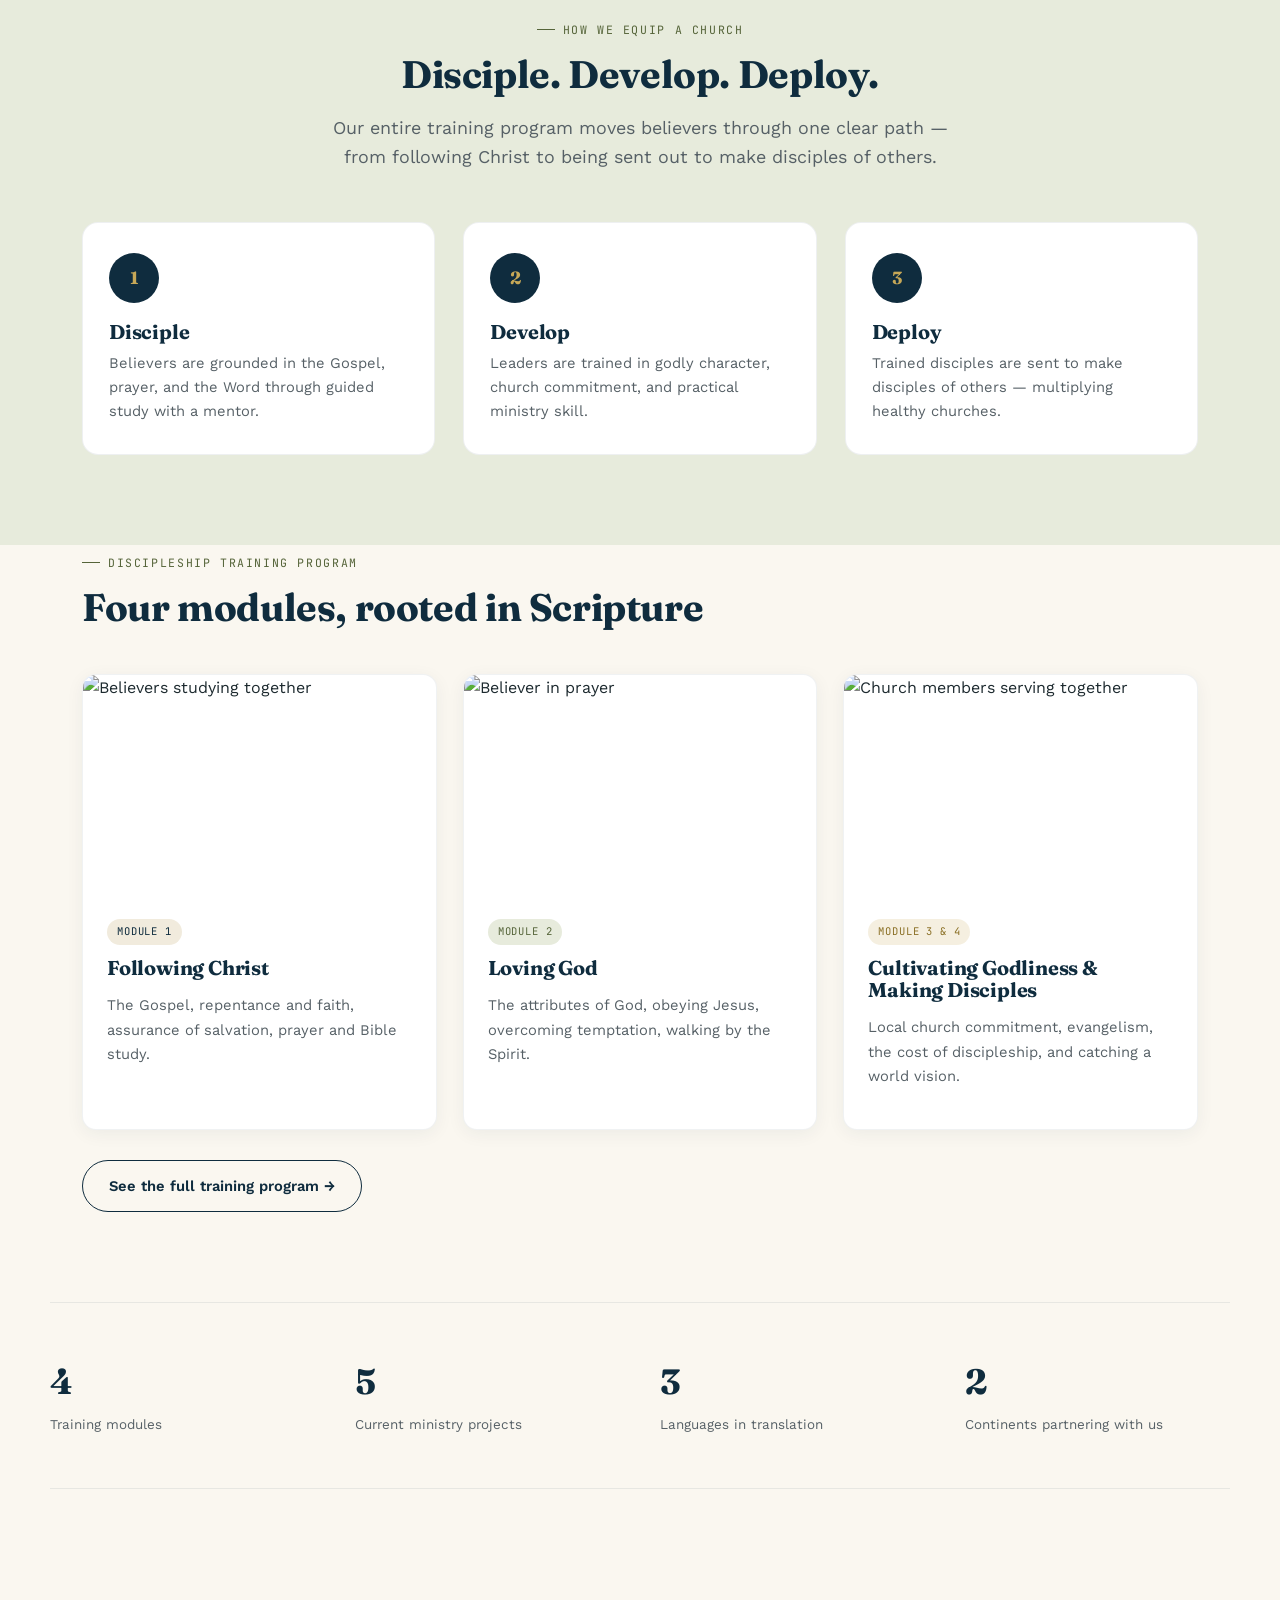
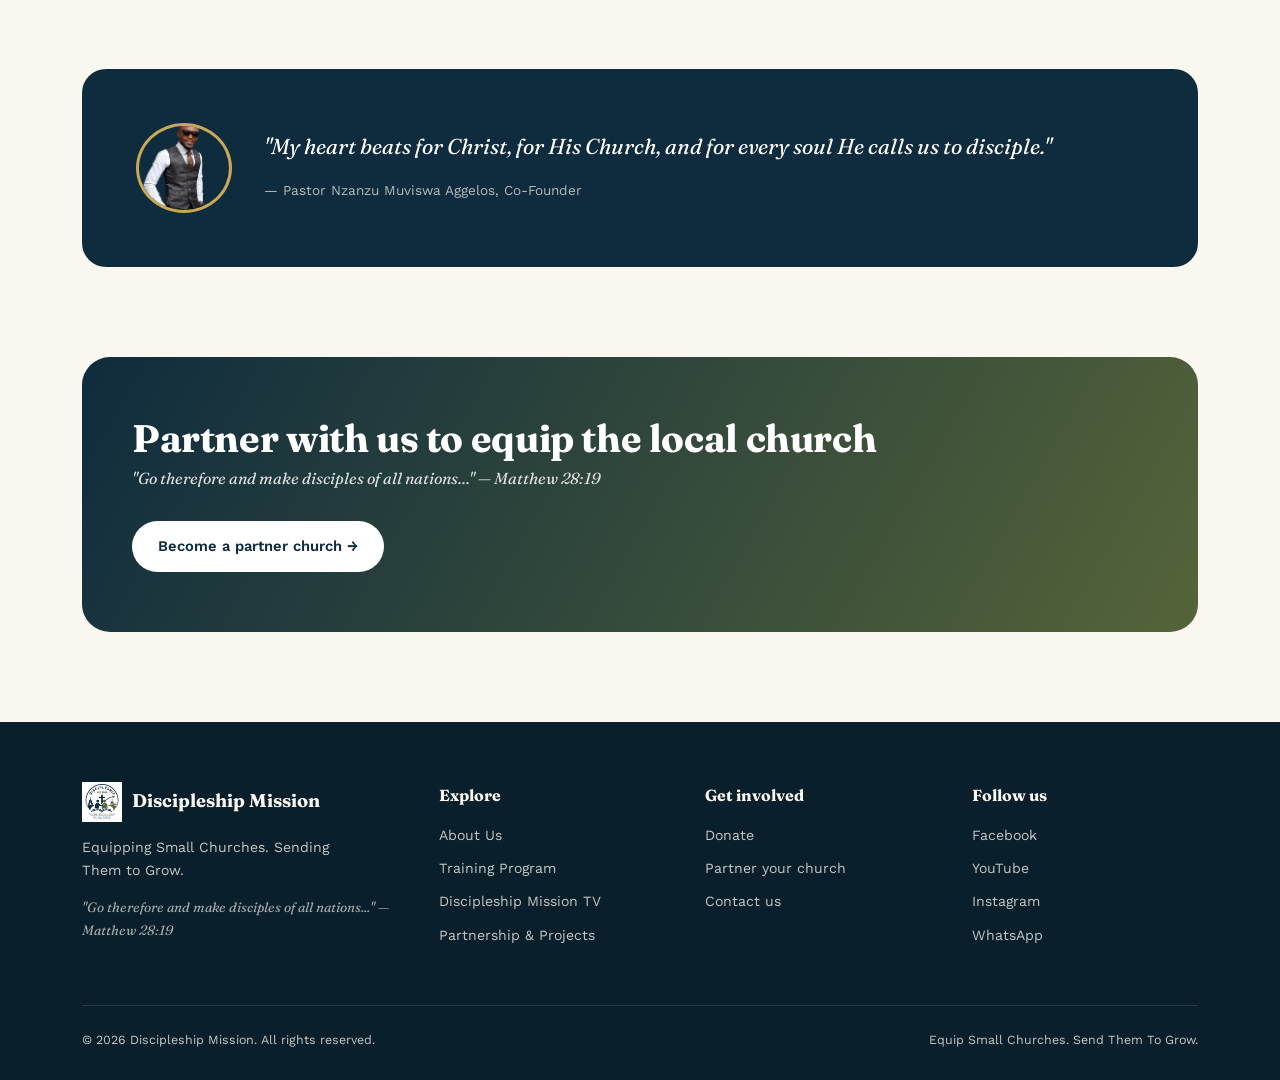
==== commit 8e5cd99d: "test" ====
--- a/index.html
+++ b/index.html
@@ -33,7 +33,7 @@
 <section class="hero">
   <div class="wrap hero-grid">
     <div>
-      <span class="eyebrow">Equip small churches. Send them to grow. </span>
+      <span class="eyebrow">Equip small churches. Send them to grow.Brinton </span>
       <h1>Welcome to <em>Discipleship Mission</em></h1>
       <p class="lead">We exist to equip small churches in Mombasa, Kenya, and beyond with sound biblical doctrine, Christ-centered discipleship, and practical ministry training — so they become healthy, growing, mission-minded communities that make faithful disciples of Jesus Christ.</p>
       <div class="motto-row"><span>Disciple</span><span>Develop</span><span>Deploy</span></div>
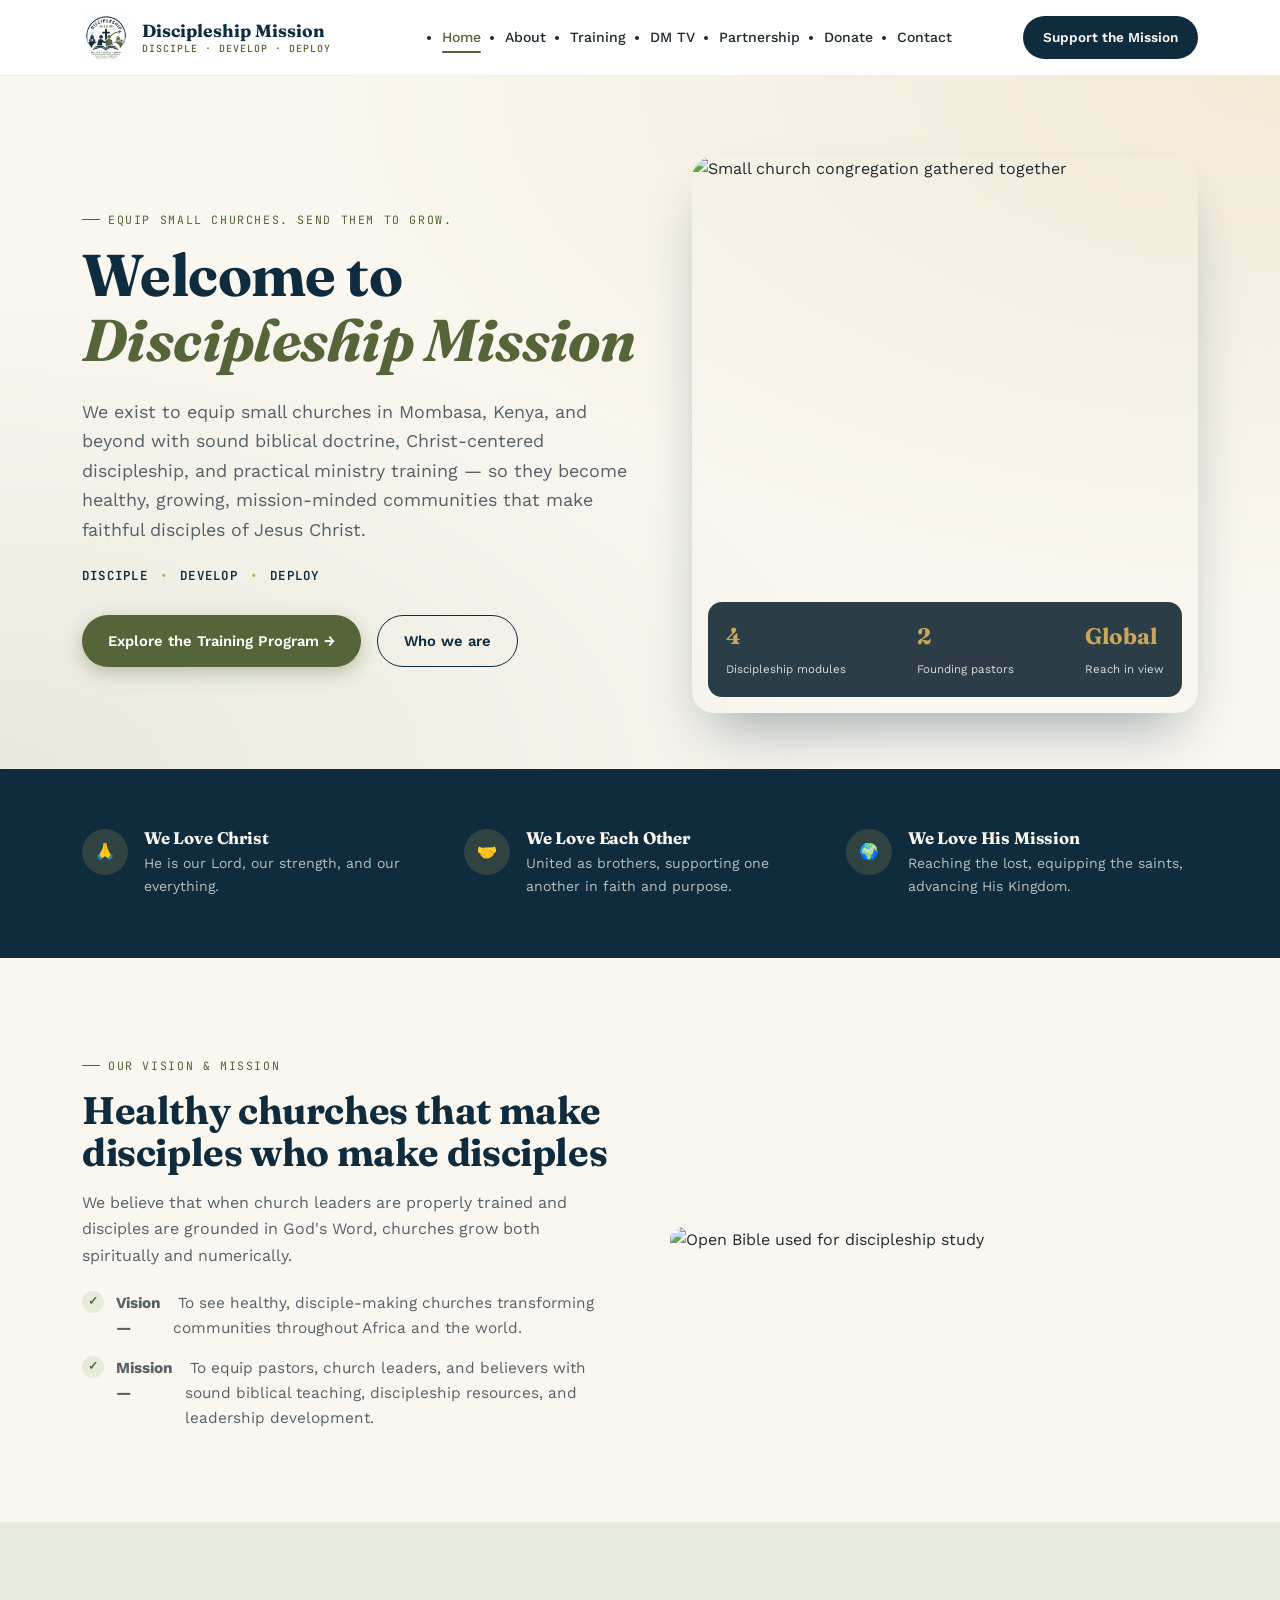
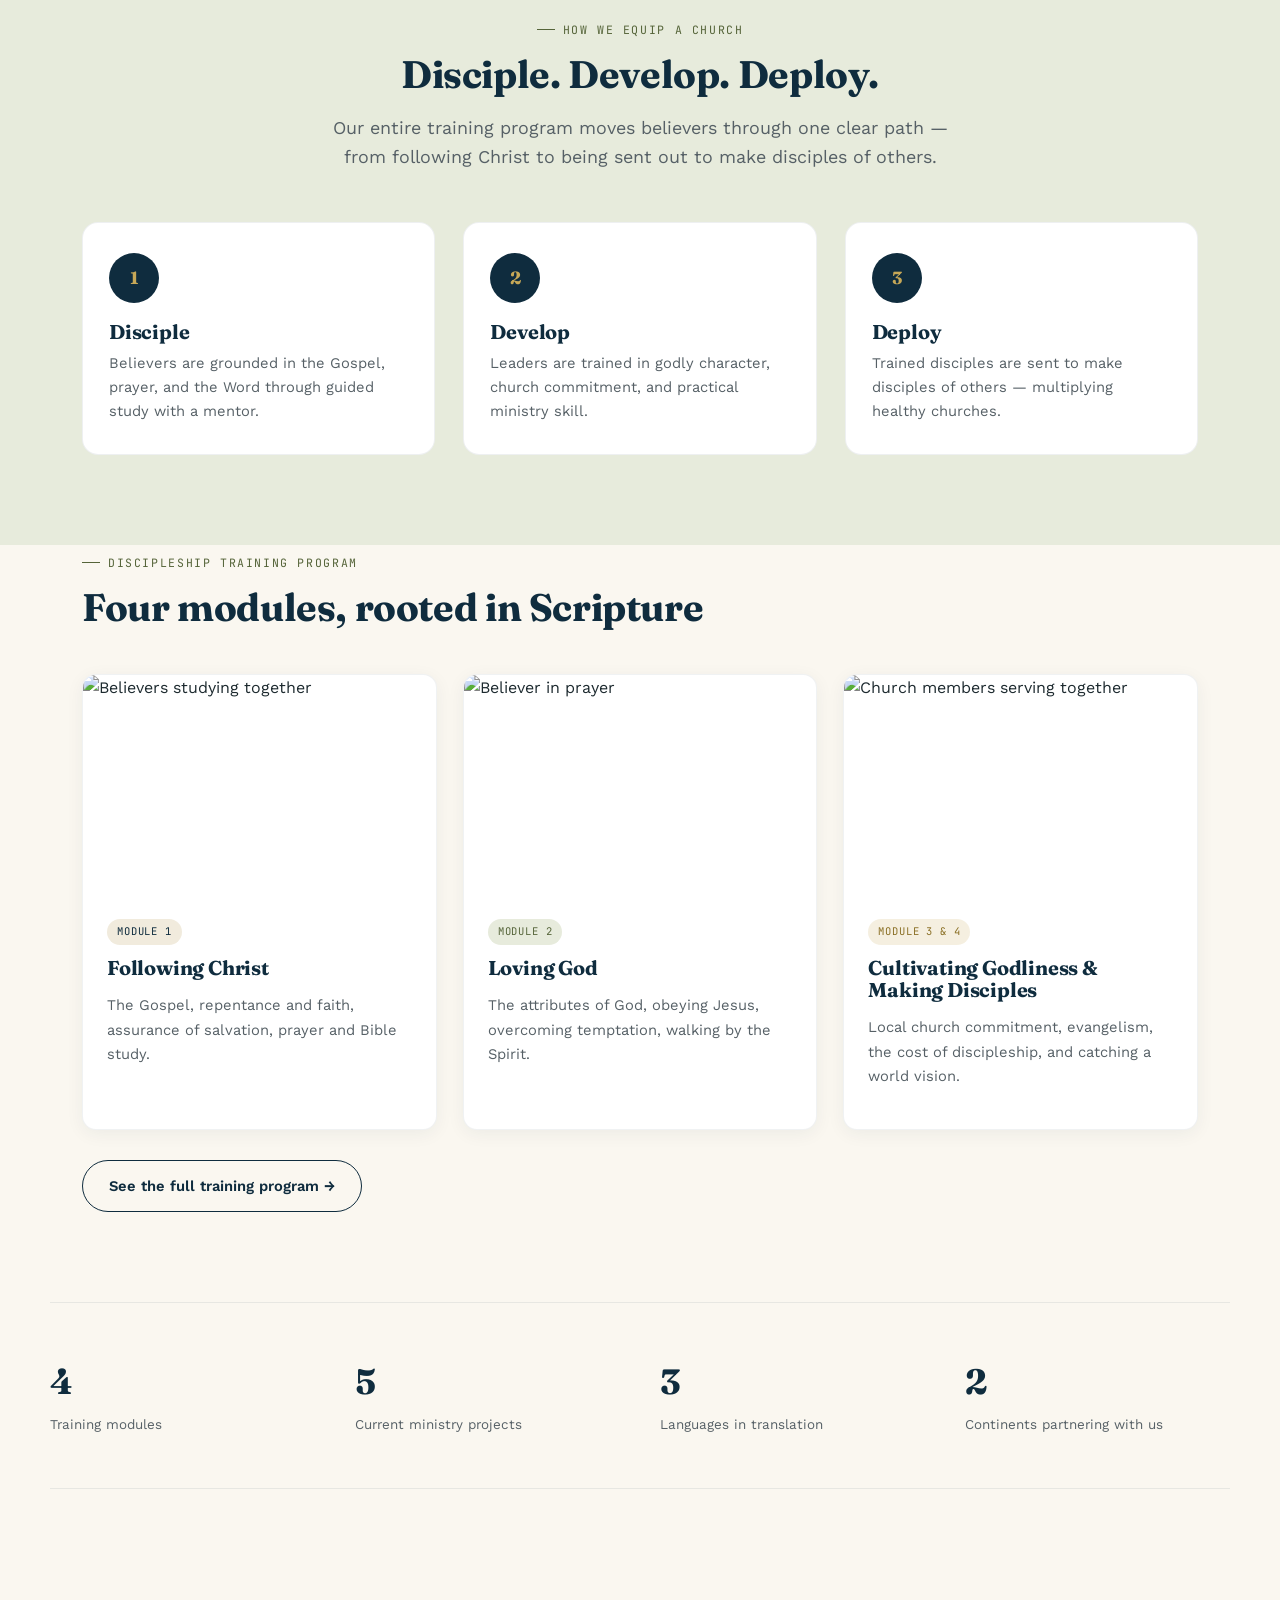
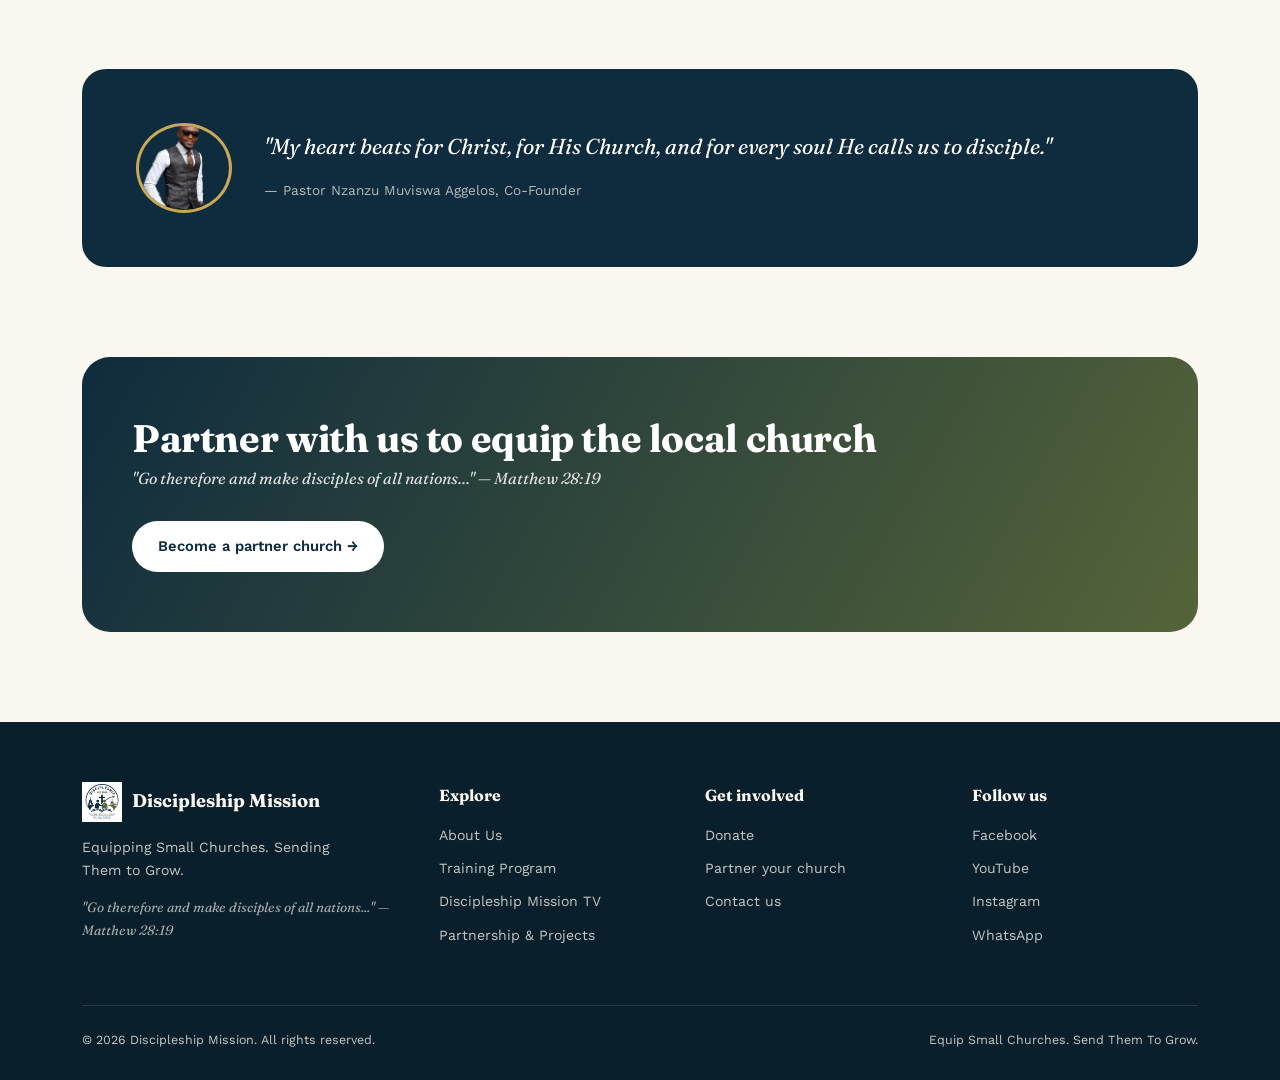
==== commit 753fd1d4: "Fourth changes" ====
--- a/index.html
+++ b/index.html
@@ -33,7 +33,7 @@
 <section class="hero">
   <div class="wrap hero-grid">
     <div>
-      <span class="eyebrow">Equip small churches. Send them to grow.Brinton </span>
+      <span class="eyebrow">Equip small churches. Send them to grow. </span>
       <h1>Welcome to <em>Discipleship Mission</em></h1>
       <p class="lead">We exist to equip small churches in Mombasa, Kenya, and beyond with sound biblical doctrine, Christ-centered discipleship, and practical ministry training — so they become healthy, growing, mission-minded communities that make faithful disciples of Jesus Christ.</p>
       <div class="motto-row"><span>Disciple</span><span>Develop</span><span>Deploy</span></div>
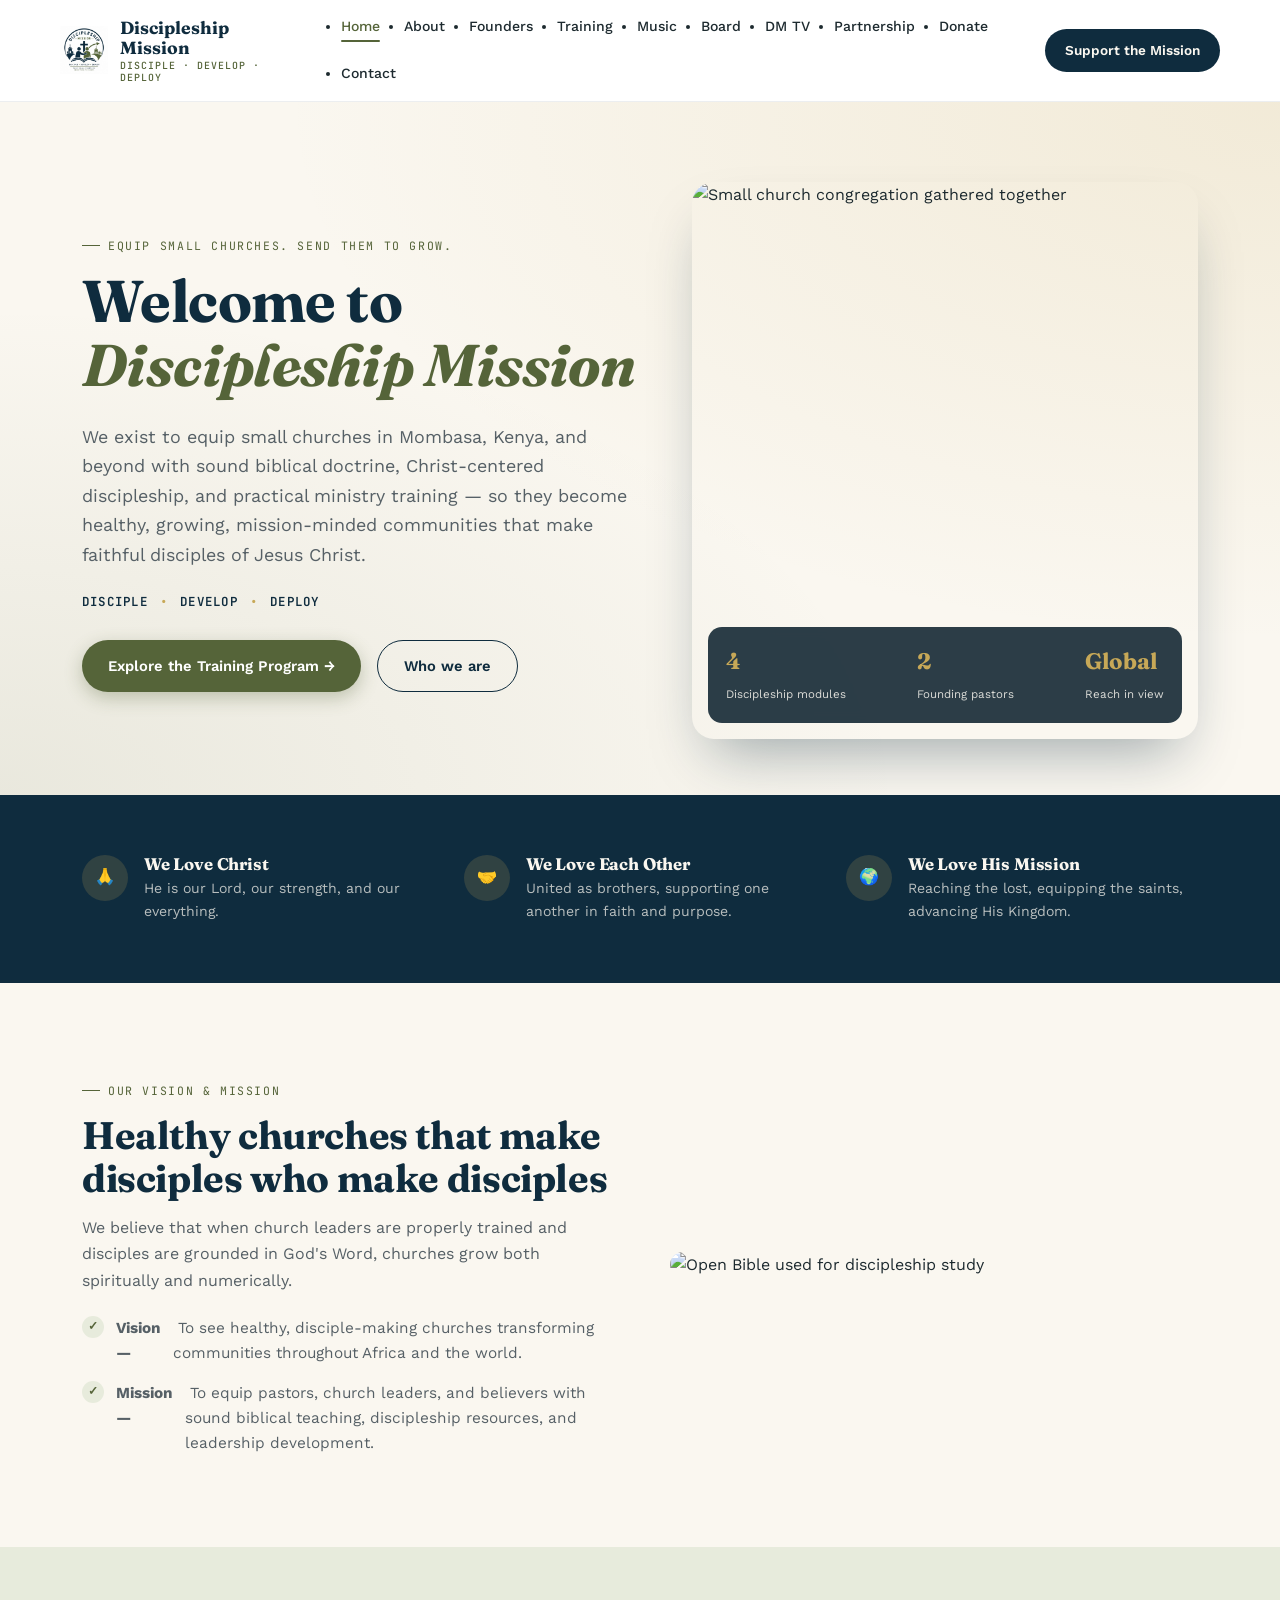
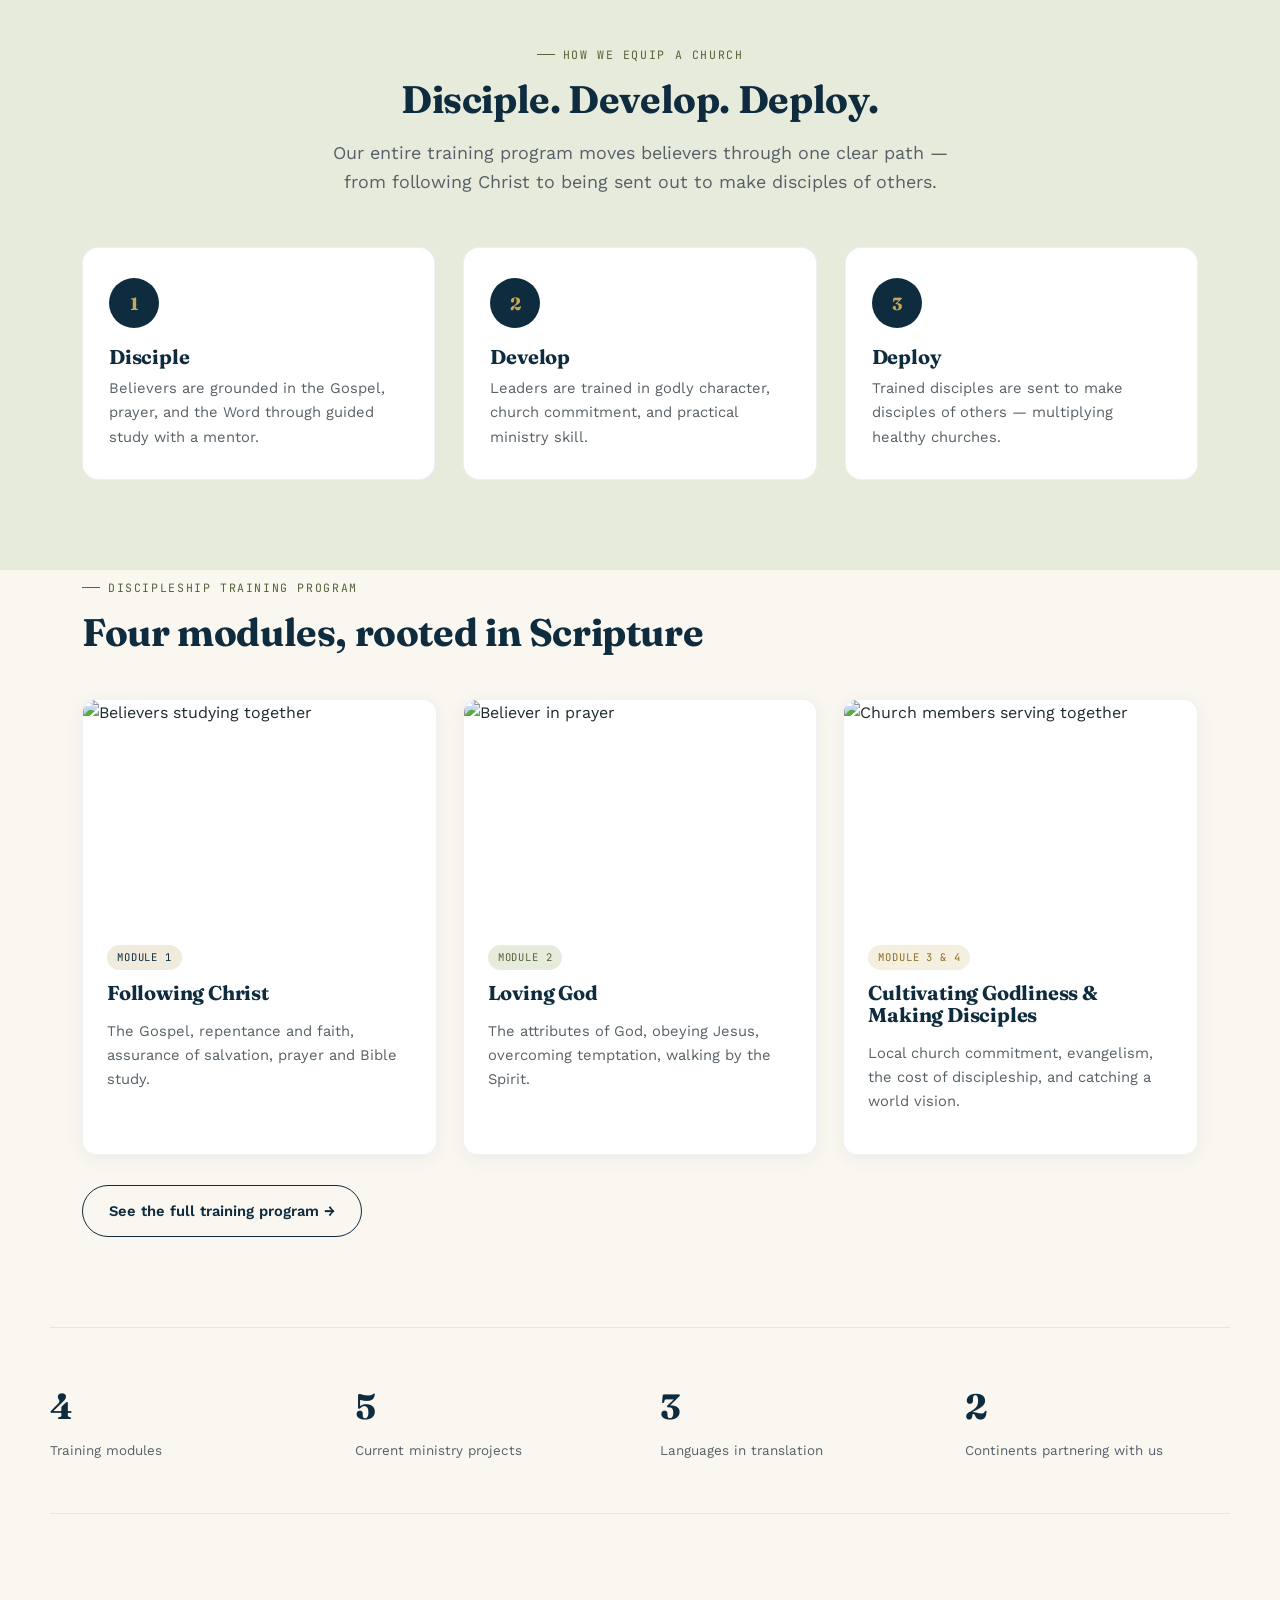
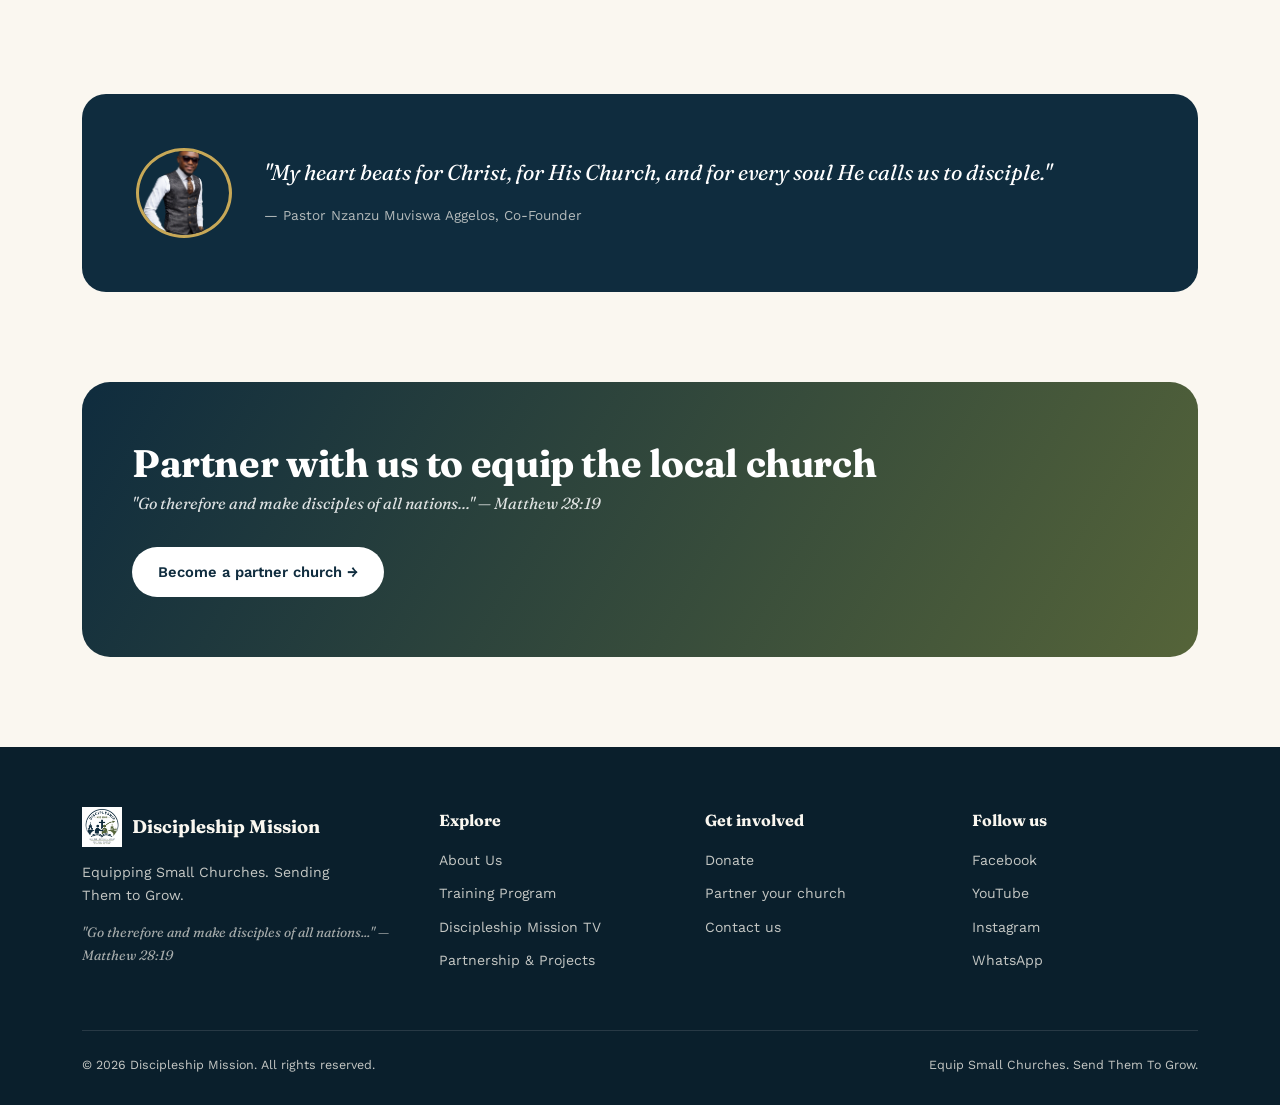
==== commit 16d2f670: "changing navbar" ====
--- a/index.html
+++ b/index.html
@@ -17,7 +17,11 @@
     <ul class="navlinks" id="navlinks">
       <li><a href="index.html" class="active">Home</a></li>
       <li><a href="about.html">About</a></li>
+      <li><a href="founders.html">Founders</a></li>
       <li><a href="training.html">Training</a></li>
+      <li><a href="music.html">Music</a></li>
+      <li><a href="board.html">Board</a>
+      </li>
       <li><a href="tv.html">DM TV</a></li>
       <li><a href="partnership.html">Partnership</a></li>
       <li><a href="donate.html">Donate</a></li>
--- a/style.css
+++ b/style.css
@@ -84,7 +84,7 @@
 }
 .navbar{
   display:flex;align-items:center;justify-content:space-between;
-  padding:12px 32px;max-width:var(--max);margin:0 auto;
+  padding:1px 10px;max-width:var(--max);margin:0 auto;
   text-decoration: none;
 }
 .brand{display:flex;align-items:center;gap:12px;}
